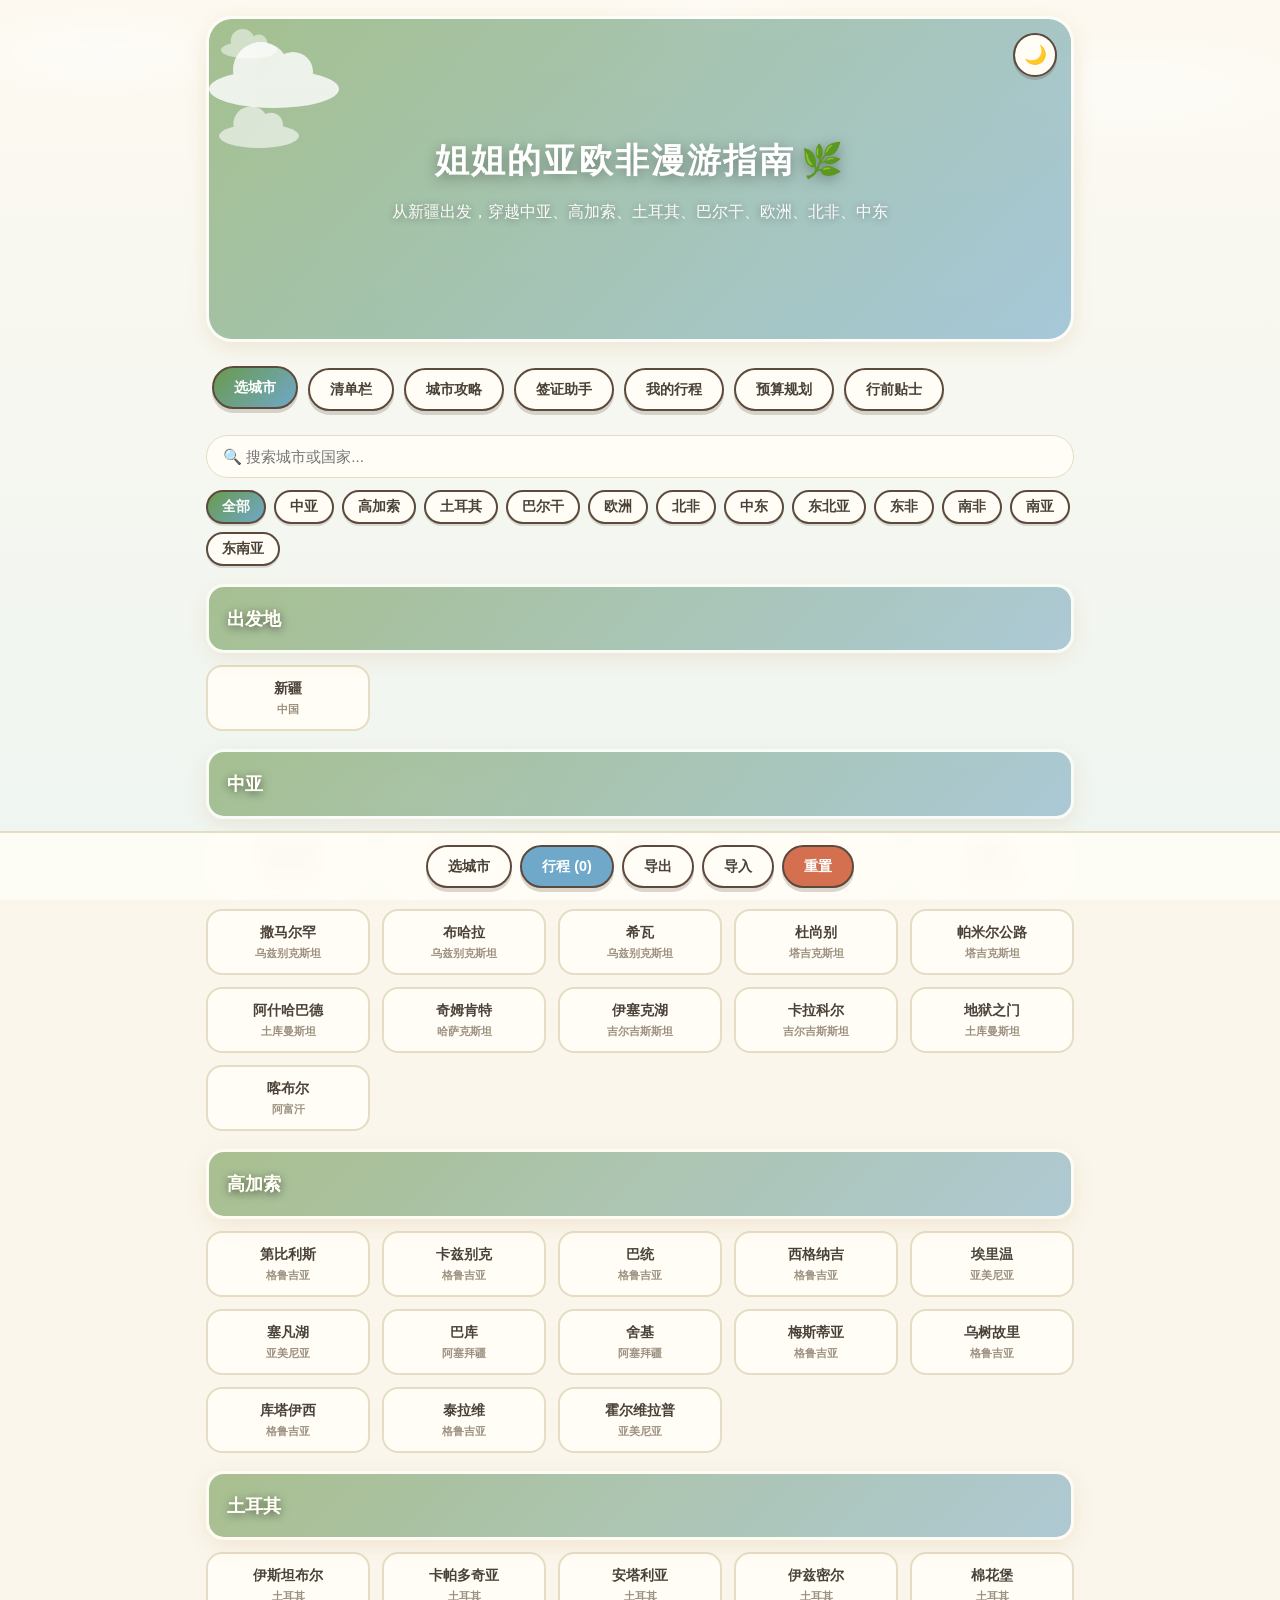
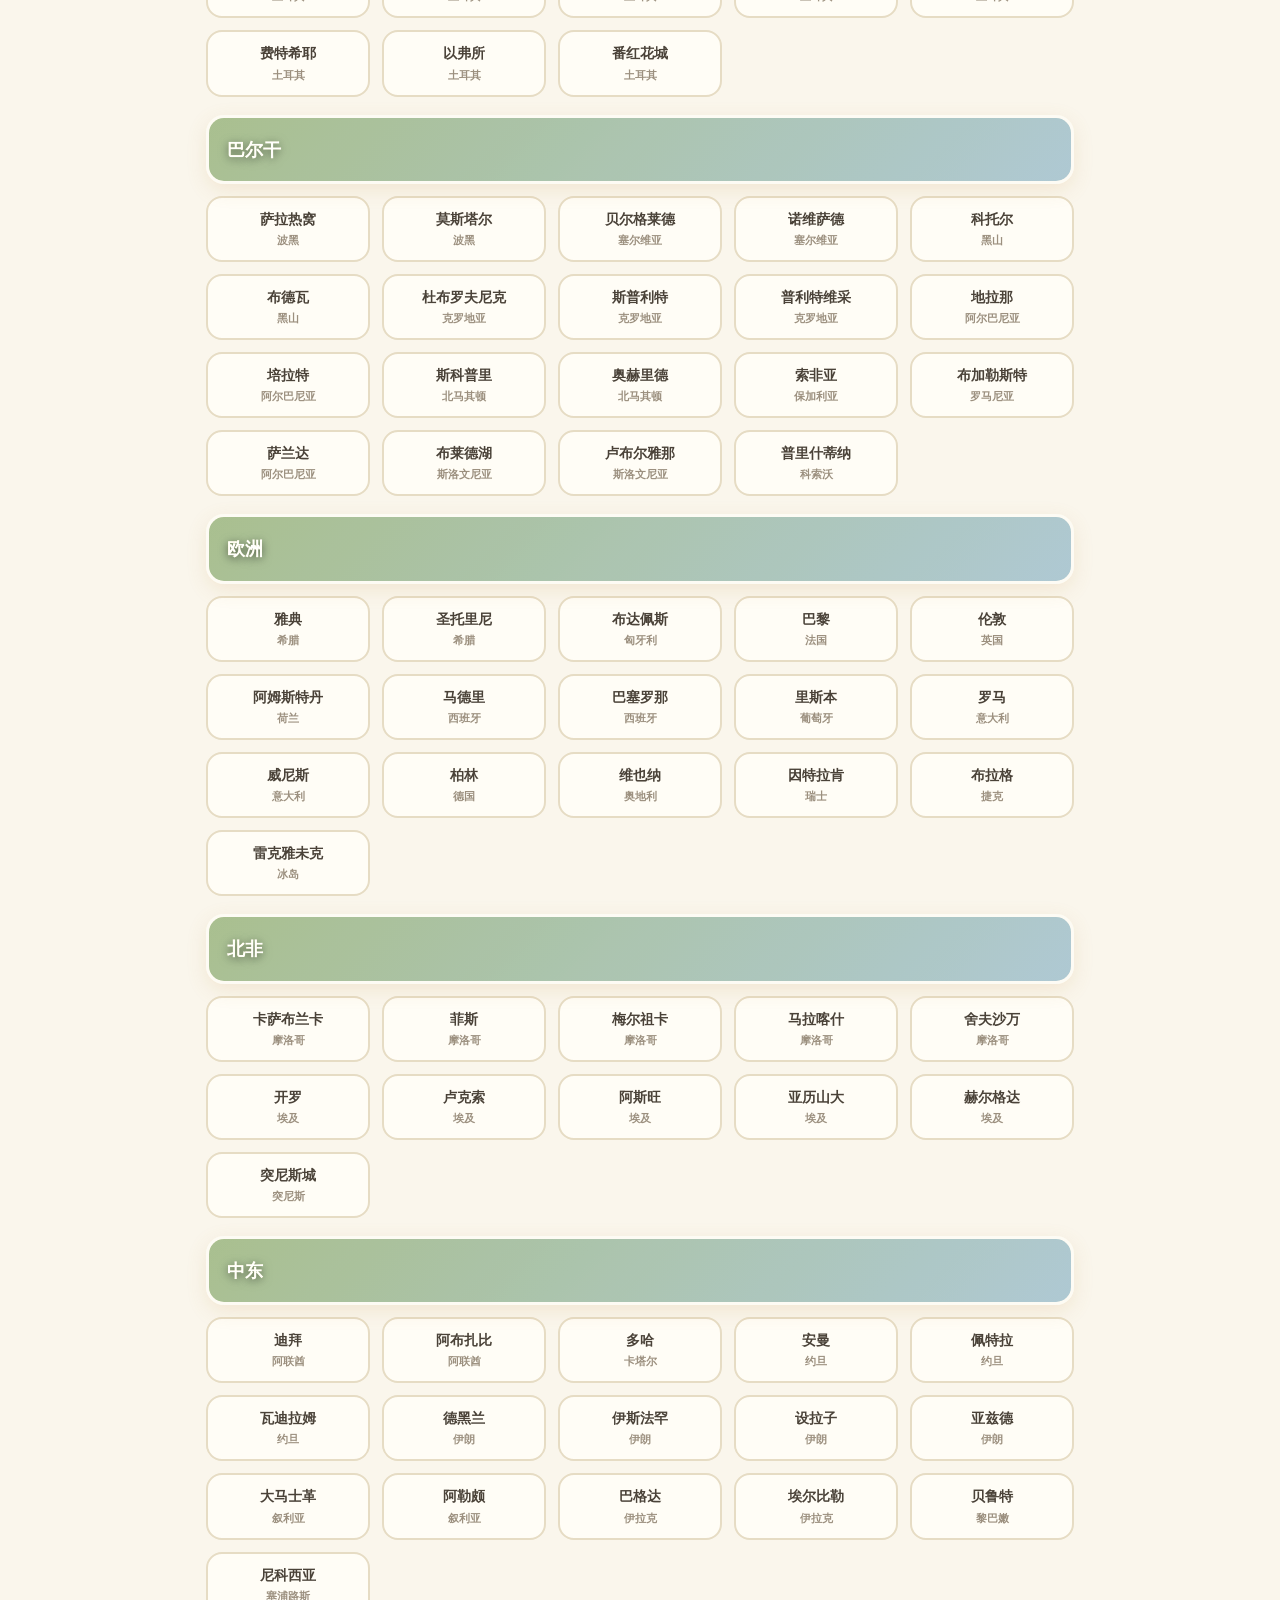
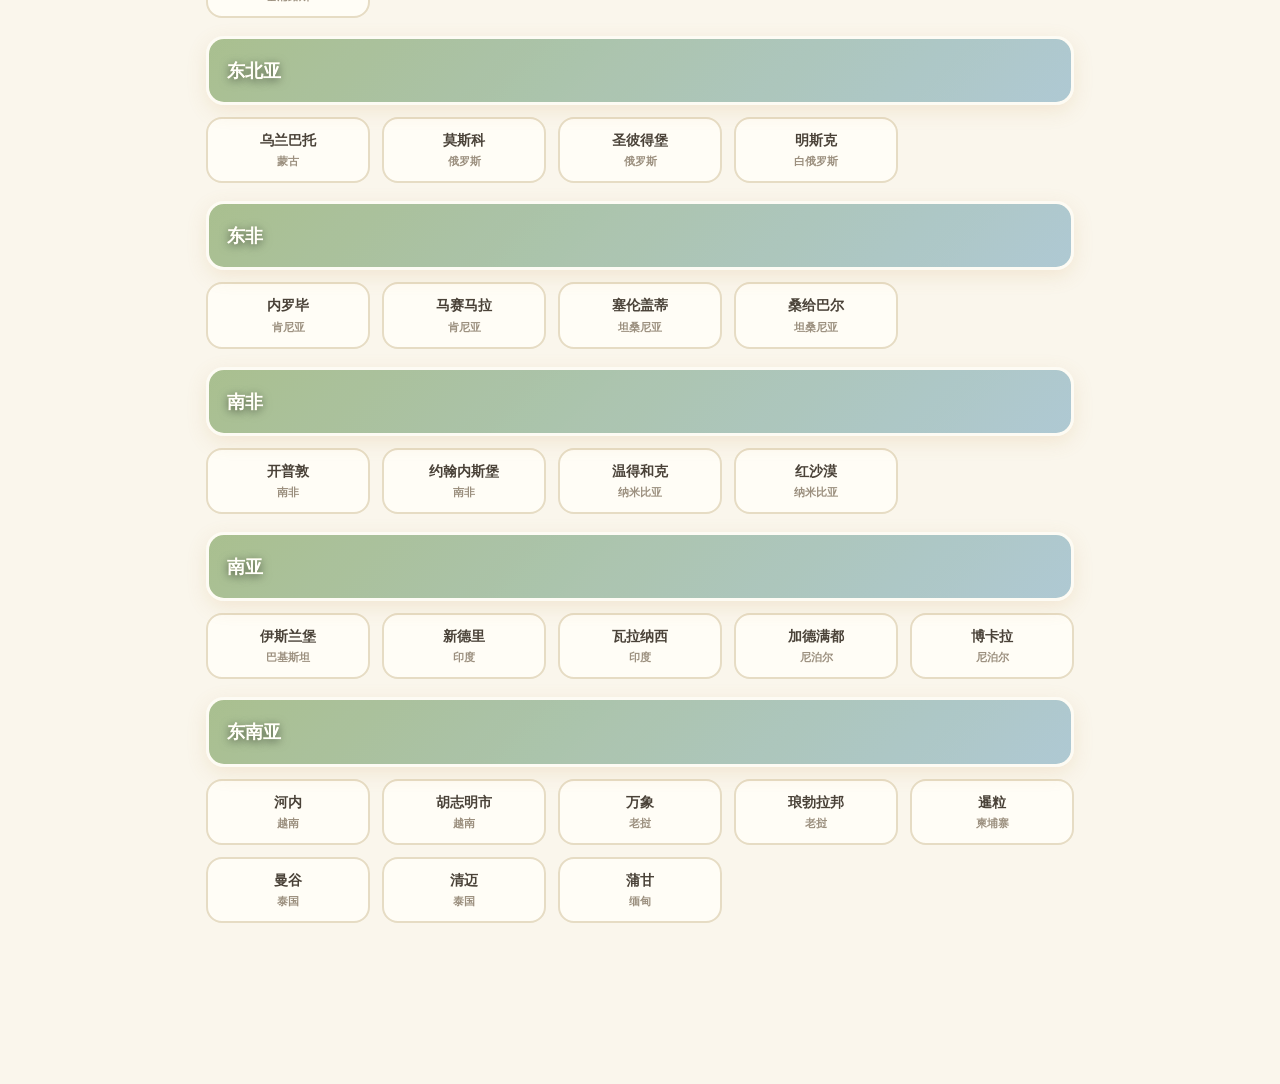
==== index.html @ c85def83 "宫崎骏漫画风：吉卜力色板/幼圆字体/手绘描边/白云动画/星夜暗色" ====
<!DOCTYPE html>
<html lang="zh-CN">
<head>
<meta charset="UTF-8">
<meta name="viewport" content="width=device-width, initial-scale=1.0">
<title>姐姐的亚欧非漫游指南</title>
<link rel="stylesheet" href="css/style.css">
</head>
<body>
<div class="container">
<header class="hero">
  <div class="hero-bg show" style="background-image:url('https://images.unsplash.com/photo-1506905925346-21bda4d32df4?w=1600&q=80&fm=jpg&fit=crop');"></div>
  <div class="hero-bg" style="background-image:url('https://images.unsplash.com/photo-1476514525535-07fb3b4ae5f1?w=1600&q=80&fm=jpg&fit=crop');"></div>
  <div class="hero-bg" style="background-image:url('https://images.unsplash.com/photo-1469474968028-56623f02e42e?w=1600&q=80&fm=jpg&fit=crop');"></div>
  <div class="hero-bg" style="background-image:url('https://images.unsplash.com/photo-1441974231531-c6227db76b6e?w=1600&q=80&fm=jpg&fit=crop');"></div>
  <div class="cloud c1"></div>
  <div class="cloud c2"></div>
  <div class="cloud c3"></div>
  <div class="hero-content">
    <h1>姐姐的亚欧非漫游指南</h1>
    <p>从新疆出发，穿越中亚、高加索、土耳其、巴尔干、欧洲、北非、中东</p>
    <button id="themeToggle" onclick="toggleTheme()" title="切换深浅色">🌙</button>
  </div>
</header>
<div class="tabs">
  <button class="tab-btn active" data-tab="cities" onclick="switchTab('cities')">选城市</button>
  <button class="tab-btn" data-tab="checklist" onclick="switchTab('checklist')">清单栏</button>
  <button class="tab-btn" data-tab="guide" onclick="switchTab('guide')">城市攻略</button>
  <button class="tab-btn" data-tab="visa" onclick="switchTab('visa')">签证助手</button>
  <button class="tab-btn" data-tab="trip" onclick="switchTab('trip')">我的行程</button>
  <button class="tab-btn" data-tab="budget" onclick="switchTab('budget')">预算规划</button>
  <button class="tab-btn" data-tab="tips" onclick="switchTab('tips')">行前贴士</button>
</div>

<div id="cities" class="section active">
  <input type="search" id="citySearch" placeholder="🔍 搜索城市或国家..." oninput="searchCities()" style="width:100%;box-sizing:border-box;padding:12px 16px;border:1px solid var(--border);border-radius:24px;background:var(--card);color:var(--text);font-size:0.95rem;margin-bottom:12px;">
  <div class="filter-btns" style="display:flex;gap:8px;margin-bottom:12px;flex-wrap:wrap;">
    <button class="filter-btn active" onclick="filterRegion('all',this)">全部</button>
    <button class="filter-btn" onclick="filterRegion('中亚',this)">中亚</button>
    <button class="filter-btn" onclick="filterRegion('高加索',this)">高加索</button>
    <button class="filter-btn" onclick="filterRegion('土耳其',this)">土耳其</button>
    <button class="filter-btn" onclick="filterRegion('巴尔干',this)">巴尔干</button>
    <button class="filter-btn" onclick="filterRegion('欧洲',this)">欧洲</button>
    <button class="filter-btn" onclick="filterRegion('北非',this)">北非</button>
    <button class="filter-btn" onclick="filterRegion('中东',this)">中东</button>
    <button class="filter-btn" onclick="filterRegion('东北亚',this)">东北亚</button>
    <button class="filter-btn" onclick="filterRegion('东非',this)">东非</button>
    <button class="filter-btn" onclick="filterRegion('南非',this)">南非</button>
    <button class="filter-btn" onclick="filterRegion('南亚',this)">南亚</button>
    <button class="filter-btn" onclick="filterRegion('东南亚',this)">东南亚</button>
  </div>
  <div id="cityList"></div>
</div>

<div id="checklist" class="section">
  <div class="card">
    <h3>添加自定义事项</h3>
    <div style="display:flex;gap:8px;margin-bottom:12px;">
      <input type="text" id="newItemText" placeholder="添加新事项..." style="flex:1;padding:10px 14px;border:1px solid var(--border);border-radius:24px;">
      <select id="newItemCat" style="padding:10px;border-radius:24px;border:1px solid var(--border);">
        <option value="places">想去的地方</option>
        <option value="food">必吃美食</option>
        <option value="shopping">购物清单</option>
        <option value="visa">签证材料</option>
        <option value="gear">装备清单</option>
        <option value="health">健康/药品</option>
        <option value="safety">安全备忘</option>
        <option value="misc">其他</option>
      </select>
      <button class="btn" onclick="addCheckItem()">添加</button>
    </div>
  </div>
  <div id="checklistContent"></div>
</div>

<div id="guide" class="section"><div id="guideContent"></div></div>

<div id="visa" class="section">
  <div class="card"><h3>签证办理时间线</h3><div class="timeline" id="visaTimeline"></div></div>
  <div class="card"><h3>签证要求一览</h3><table class="visa-table" id="visaTable"></table></div>
</div>

<div id="trip" class="section">
  <div class="card">
    <h3>🗓️ 行程规划</h3>
    <div style="display:flex;gap:10px;flex-wrap:wrap;align-items:center;">
      <label style="font-size:0.85rem;">出发日期 <input type="date" id="tripDateInput" style="padding:8px;border:1px solid var(--border);border-radius:10px;background:var(--card);color:var(--text);" onchange="setTripDate()"></label>
      <label style="font-size:0.85rem;">每城停留 <select id="daysPerCitySel" style="padding:8px;border:1px solid var(--border);border-radius:10px;background:var(--card);color:var(--text);" onchange="setDaysPerCity()">
        <option value="1">1天</option><option value="2">2天</option><option value="3" selected>3天</option>
        <option value="4">4天</option><option value="5">5天</option>
      </select></label>
      <button class="btn" onclick="sortTrip()">🔀 按地理路线排序</button>
      <button class="btn btn-blue" onclick="shareTrip()">📤 分享行程</button>
    </div>
  </div>
  <div class="trip-summary" id="tripSummary"><h2>我的亚欧非环线</h2><p>还没有选择任何城市</p></div>
  <div class="card"><h3>🗺️ 每日行程</h3><div class="timeline" id="itineraryList"></div></div>
  <div class="trip-list" id="tripList"></div>
</div>

<div id="budget" class="section">
  <div class="card">
    <h3>预算计算器</h3>
    <p style="font-size:0.85rem;color:var(--text-light);margin:0 0 4px;">调整每日基础预算（食宿+市内交通），城际交通与大额体验自动估算</p>
    <input type="range" id="budgetSlider" min="80" max="600" value="180" oninput="updateBudget()" style="width:100%;margin:16px 0;">
    <div style="text-align:center;font-size:1.5rem;color:var(--primary);font-weight:700;">¥<span id="budgetValue">180</span>/天</div>
  </div>
  <div id="budgetBreakdown"></div>
</div>

<div id="tips" class="section"><div id="tipsContent"></div></div>
</div>

<div class="sticky-bar">
  <button class="btn" onclick="switchTab('cities')">选城市</button>
  <button class="btn btn-blue" onclick="switchTab('trip')">行程 (<span id="tripCount">0</span>)</button>
  <button class="btn" onclick="exportData()">导出</button>
  <button class="btn" onclick="document.getElementById('importFile').click()">导入</button>
  <button class="btn btn-red" onclick="resetData()">重置</button>
  <input type="file" id="importFile" accept=".json,application/json" style="display:none;" onchange="importData(this)">
</div>

<script src="js/data-cities.js"></script>
<script src="js/data-meta.js"></script>
<script src="js/data-checklist.js"></script>
<script src="js/app.js"></script>
</body>
</html>
---- css/style.css ----
/* ===== 姐姐的亚欧非漫游指南 · 宫崎骏漫画风（吉卜力自然色板） =====
 * 奶油米白 × 草原绿 × 天空蓝 · 手绘描边 · 漂浮白云
 */
:root{
  --bg:#faf6ec;                     /* 奶油米白 */
  --bg-grad:linear-gradient(180deg,#fdf9f0 0%,#eef5f1 100%);
  --card:#fffdf6;                   /* 暖白卡片 */
  --primary:#6a9a4e;                /* 草原绿 */
  --primary-2:#8fbf6f;              /* 嫩草绿 */
  --secondary:#6fa8c9;              /* 天空蓝 */
  --secondary-2:#a8cfe3;            /* 浅天蓝 */
  --danger:#d4704f;                 /* 陶土红 */
  --text:#4a4238;                   /* 暖深棕文字 */
  --text-light:#9c907f;             /* 暖灰棕 */
  --border:#e6dcc4;                 /* 米棕细边 */
  --ink:#5c4a3d;                    /* 手绘深棕描边 */
  --shadow:0 6px 20px rgba(190,140,66,0.16);
  --radius:20px;
  --visited-bg:#e9f3dc;             /* 嫩绿高亮 */
  --chip-hover:#f7efda;             /* 暖黄悬停 */
  --header-grad:linear-gradient(135deg,rgba(106,154,78,0.60),rgba(111,168,201,0.60));
  --sticky-bg:rgba(255,253,246,0.92);
  --cloud:#ffffff;
  --hero-h:320px;
}
/* 星夜暗色模式 */
html[data-theme="dark"]{
  --bg:#16222e;
  --bg-grad:linear-gradient(180deg,#16222e 0%,#101d2e 100%);
  --card:#1f3140;
  --primary:#a3c98a;
  --primary-2:#c4dfae;
  --secondary:#7fb3d9;
  --secondary-2:#9cc6e4;
  --danger:#e28a6a;
  --text:#efe9dd;
  --text-light:#a89f8c;
  --border:#33495c;
  --ink:#9db0bd;
  --shadow:0 6px 24px rgba(0,0,0,0.4);
  --visited-bg:#2c4557;
  --chip-hover:#26394a;
  --header-grad:linear-gradient(135deg,rgba(28,56,82,0.80),rgba(30,58,95,0.75));
  --sticky-bg:rgba(31,49,64,0.94);
  --cloud:#c9d6e2;
}
*{box-sizing:border-box;}
body{
  background:var(--bg);
  background-image:
    radial-gradient(ellipse 240px 70px at 8% 6%, rgba(255,255,255,0.55), transparent 70%),
    radial-gradient(ellipse 320px 90px at 88% 10%, rgba(255,255,255,0.50), transparent 70%),
    radial-gradient(ellipse 180px 55px at 55% 2%, rgba(255,255,255,0.45), transparent 70%),
    radial-gradient(ellipse 260px 75px at 30% 88%, rgba(255,255,255,0.40), transparent 70%),
    var(--bg-grad);
  background-attachment:fixed;
  color:var(--text);
  font-family:"幼圆","YouYuan","Yuanti SC",-apple-system,BlinkMacSystemFont,"PingFang SC","Microsoft YaHei",sans-serif;
  line-height:1.7;margin:0;padding-bottom:76px;
}
/* 暗色：星空点缀 */
html[data-theme="dark"] body{
  background-image:
    radial-gradient(1.5px 1.5px at 10% 12%, rgba(255,255,255,.8), transparent 100%),
    radial-gradient(1px 1px at 28% 30%, rgba(255,255,255,.6), transparent 100%),
    radial-gradient(1.5px 1.5px at 45% 8%, rgba(255,255,255,.7), transparent 100%),
    radial-gradient(1px 1px at 62% 22%, rgba(255,255,255,.5), transparent 100%),
    radial-gradient(1.5px 1.5px at 78% 10%, rgba(255,255,255,.7), transparent 100%),
    radial-gradient(1px 1px at 90% 35%, rgba(255,255,255,.6), transparent 100%),
    radial-gradient(1.5px 1.5px at 18% 62%, rgba(255,255,255,.5), transparent 100%),
    radial-gradient(1px 1px at 74% 58%, rgba(255,255,255,.45), transparent 100%),
    var(--bg-grad);
}
.container{max-width:900px;margin:0 auto;padding:16px;}

/* ---------- Hero 风景轮播 · 水彩滤镜 + 白云 ---------- */
.hero{position:relative;min-height:var(--hero-h);border-radius:26px;overflow:hidden;margin-bottom:20px;box-shadow:var(--shadow);border:3px solid rgba(255,255,255,0.45);}
.hero-bg{position:absolute;inset:0;background-size:cover;background-position:center;opacity:0;transition:opacity 1.6s ease;transform:scale(1.05);filter:sepia(0.18) saturate(1.10) brightness(1.02);}
.hero-bg.show{opacity:1;transform:scale(1);}
.hero::before{content:"";position:absolute;inset:0;background:var(--header-grad);z-index:1;}
.cloud{position:absolute;background:var(--cloud);border-radius:50%;opacity:0.8;z-index:2;filter:blur(0.6px);animation:cloudDrift linear infinite;}
.cloud::before,.cloud::after{content:"";position:absolute;background:var(--cloud);border-radius:50%;}
.cloud.c1{width:130px;height:38px;top:16%;animation-duration:95s;}
.cloud.c1::before{width:56px;height:56px;left:24px;top:-28px;}
.cloud.c1::after{width:40px;height:40px;left:64px;top:-18px;}
.cloud.c2{width:100px;height:30px;top:32%;animation-duration:130s;animation-delay:-40s;opacity:0.6;transform:scale(0.8);}
.cloud.c2::before{width:44px;height:44px;left:18px;top:-22px;}
.cloud.c2::after{width:30px;height:30px;left:50px;top:-14px;}
.cloud.c3{width:80px;height:24px;top:6%;animation-duration:160s;animation-delay:-80s;opacity:0.5;transform:scale(0.7);}
.cloud.c3::before{width:34px;height:34px;left:14px;top:-18px;}
.cloud.c3::after{width:24px;height:24px;left:42px;top:-10px;}
@keyframes cloudDrift{from{left:-20%;}to{left:110%;}}
.hero-content{position:relative;z-index:3;min-height:var(--hero-h);display:flex;flex-direction:column;align-items:center;justify-content:center;text-align:center;color:white;padding:32px 20px;}
.hero-content h1{margin:0 0 10px;font-size:2.1rem;letter-spacing:2px;text-shadow:0 3px 14px rgba(0,0,0,0.35);}
.hero-content h1::after{content:"🌿";margin-left:6px;display:inline-block;}
.hero-content p{margin:0;font-size:0.98rem;opacity:0.96;text-shadow:0 1px 10px rgba(0,0,0,0.4);}
#themeToggle{position:absolute;top:14px;right:14px;z-index:4;background:var(--card);border:2px solid var(--ink);border-radius:50%;width:44px;height:44px;cursor:pointer;font-size:1.15rem;box-shadow:0 3px 0 rgba(92,74,61,0.25);transition:transform .2s;}
#themeToggle:hover{transform:translateY(-2px) rotate(-8deg);}

/* ---------- Tabs · 贴纸按钮 ---------- */
.tabs{display:flex;gap:10px;overflow-x:auto;padding:6px;margin-bottom:18px;}
.tab-btn{flex-shrink:0;padding:10px 20px;border:2px solid var(--ink);background:var(--card);border-radius:999px;cursor:pointer;font-size:0.9rem;font-weight:700;color:var(--text);box-shadow:0 4px 0 rgba(92,74,61,0.22);white-space:nowrap;transition:all .2s;font-family:inherit;}
.tab-btn:hover{transform:translateY(-2px) rotate(-1deg);}
.tab-btn.active{background:linear-gradient(135deg,var(--primary),var(--secondary));color:#fff;border-color:var(--ink);transform:translateY(-2px);}

/* ---------- 筛选按钮 ---------- */
.filter-btn{padding:6px 14px;border:2px solid var(--ink);background:var(--card);border-radius:999px;cursor:pointer;font-size:0.85rem;font-weight:700;color:var(--text);transition:all .2s;box-shadow:0 2px 0 rgba(92,74,61,0.18);font-family:inherit;}
.filter-btn:hover{transform:translateY(-1px);}
.filter-btn.active{background:linear-gradient(135deg,var(--primary),var(--secondary));color:#fff;border-color:var(--ink);}

.section{display:none;}.section.active{display:block;animation:fadeIn 0.3s;}
@keyframes fadeIn{from{opacity:0;transform:translateY(10px);}to{opacity:1;transform:translateY(0);}}
.card{background:var(--card);border-radius:var(--radius);padding:18px;margin-bottom:14px;box-shadow:var(--shadow);border:2px solid var(--border);}

/* ---------- 区域标题（水彩风景背景 + 画框） ---------- */
.region-title{font-size:1.15rem;font-weight:700;margin:18px 0 12px;padding:16px 18px;border-radius:18px;color:#fff;text-shadow:0 2px 10px rgba(0,0,0,0.55);background-size:cover;background-position:center;background-repeat:no-repeat;filter:sepia(0.15) saturate(1.05);box-shadow:var(--shadow);position:relative;overflow:hidden;border:3px solid rgba(255,255,255,0.5);}
.region-title::after{content:"";position:absolute;inset:0;background:var(--header-grad);}
.region-title span{position:relative;z-index:1;}
.region-title[data-region="出发地"]{background-image:url('https://images.unsplash.com/photo-1470071459604-3b5ec3a7fe05?w=1400&q=80&fm=jpg&fit=crop');}
.region-title[data-region="中亚"]{background-image:url('https://images.unsplash.com/photo-1501785888041-af3ef285b470?w=1400&q=80&fm=jpg&fit=crop');}
.region-title[data-region="高加索"]{background-image:url('https://images.unsplash.com/photo-1519681393784-d120267933ba?w=1400&q=80&fm=jpg&fit=crop');}
.region-title[data-region="土耳其"]{background-image:url('https://images.unsplash.com/photo-1539635278303-d4002c07eae3?w=1400&q=80&fm=jpg&fit=crop');}
.region-title[data-region="巴尔干"]{background-image:url('https://images.unsplash.com/photo-1507525428034-b723cf961d3e?w=1400&q=80&fm=jpg&fit=crop');}
.region-title[data-region="欧洲"]{background-image:url('https://images.unsplash.com/photo-1533105079780-92b9be482077?w=1400&q=80&fm=jpg&fit=crop');}
.region-title[data-region="北非"]{background-image:url('https://images.unsplash.com/photo-1537996194471-e657df975ab4?w=1400&q=80&fm=jpg&fit=crop');}
.region-title[data-region="中东"]{background-image:url('https://images.unsplash.com/photo-1518684079-3c830dcef090?w=1400&q=80&fm=jpg&fit=crop');}
.region-title[data-region="东北亚"]{background-image:url('https://images.unsplash.com/photo-1519451241324-20b4ea2c4220?w=1400&q=80&fm=jpg&fit=crop');}
.region-title[data-region="东非"]{background-image:url('https://images.unsplash.com/photo-1516426122078-c23e76319801?w=1400&q=80&fm=jpg&fit=crop');}
.region-title[data-region="南非"]{background-image:url('https://images.unsplash.com/photo-1547471080-7cc2caa01a7e?w=1400&q=80&fm=jpg&fit=crop');}
.region-title[data-region="南亚"]{background-image:url('https://images.unsplash.com/photo-1548013146-72479768bada?w=1400&q=80&fm=jpg&fit=crop');}
.region-title[data-region="东南亚"]{background-image:url('https://images.unsplash.com/photo-1524231757912-21f4fe3a7200?w=1400&q=80&fm=jpg&fit=crop');}

/* ---------- 城市网格 ---------- */
.city-grid{display:grid;grid-template-columns:repeat(auto-fill,minmax(140px,1fr));gap:12px;}
.city-chip{padding:10px;border-radius:16px;background:var(--card);border:2px solid var(--border);cursor:pointer;text-align:center;font-size:0.85rem;font-weight:700;transition:all .2s;}
.city-chip:hover{background:var(--chip-hover);border-color:var(--primary-2);transform:translateY(-3px) rotate(-1deg);box-shadow:var(--shadow);}
.city-chip.selected{border-color:var(--primary);background:var(--visited-bg);color:var(--primary);}

/* ---------- 标签 ---------- */
.tag{display:inline-block;padding:4px 10px;border-radius:999px;font-size:0.75rem;font-weight:700;margin-right:6px;}
.visa-free{background:#e8f3dc;color:#4d7a33;}.visa-landing{background:#fdf3d3;color:#8a6a1f;}
.visa-evisa{background:#dcebf7;color:#2f6487;}.visa-schengen{background:#e9dcf5;color:#6a3d93;}
.visa-hard{background:#f8e0d7;color:#a05030;}
.trek-box{background:linear-gradient(135deg,#eef7e2,#e3f1fa);border-radius:16px;padding:12px 14px;margin:8px 0;border:2px solid var(--border);border-left:5px solid var(--primary);}
.check-item{display:flex;align-items:center;padding:8px 12px;background:var(--card);border-radius:14px;margin-bottom:6px;border:2px solid var(--border);cursor:pointer;transition:background .15s;}
.check-item:hover{background:var(--chip-hover);}
.check-item.checked{opacity:0.6;text-decoration:line-through;background:var(--chip-hover);}
.trip-summary{background:var(--header-grad);color:white;border-radius:22px;padding:20px;margin-bottom:16px;text-align:center;box-shadow:var(--shadow);border:3px solid rgba(255,255,255,0.4);}
.timeline{position:relative;padding-left:24px;}.timeline::before{content:"";position:absolute;left:8px;top:0;bottom:0;width:2px;background:linear-gradient(180deg,var(--primary),var(--secondary));}
.timeline-item{position:relative;margin-bottom:16px;padding-left:16px;}
.timeline-item::before{content:"";position:absolute;left:-20px;top:6px;width:12px;height:12px;border-radius:50%;background:var(--primary);border:2px solid var(--card);}
.sticky-bar{position:sticky;bottom:0;background:var(--sticky-bg);backdrop-filter:blur(10px);padding:12px 16px;border-top:2px solid var(--border);display:flex;gap:8px;justify-content:center;z-index:100;}
.btn{padding:10px 20px;border:2px solid var(--ink);border-radius:999px;background:var(--card);color:var(--text);font-weight:700;cursor:pointer;font-size:0.9rem;box-shadow:0 4px 0 rgba(92,74,61,0.22);transition:all .2s;font-family:inherit;}
.btn:hover{filter:brightness(1.05);transform:translateY(-2px);}
.btn:active{transform:translateY(2px);box-shadow:0 1px 0 rgba(92,74,61,0.22);}
.btn.small{padding:6px 12px;font-size:0.8rem;}
.btn-blue{background:var(--secondary);color:#fff;}
.btn-red{background:var(--danger);color:#fff;}
.tips-table{width:100%;border-collapse:collapse;font-size:0.88rem;}
.tips-table th{background:linear-gradient(135deg,var(--primary),var(--secondary));color:#fff;padding:10px;text-align:left;}
.tips-table td{padding:10px;border-bottom:1px solid var(--border);}
.tips-table tr:hover td{background:var(--chip-hover);}
.visit-btn{background:none;border:2px solid var(--border);border-radius:999px;padding:4px 10px;cursor:pointer;font-size:0.75rem;color:var(--text-light);flex-shrink:0;font-family:inherit;}
.visit-btn:hover{border-color:var(--primary);color:var(--primary);}
.visit-btn.visited{background:var(--visited-bg);color:var(--primary);border-color:var(--primary);font-weight:700;}
.visa-table{width:100%;border-collapse:collapse;}
.visa-table th{background:linear-gradient(135deg,var(--primary),var(--secondary));color:#fff;padding:10px;text-align:left;}
.visa-table td{padding:10px;border-bottom:1px solid var(--border);}

@media print{
  :root,html[data-theme="dark"]{
    --bg:#fff;--card:#fff;--primary:#6a9a4e;--secondary:#6fa8c9;--danger:#d4704f;
    --text:#000;--text-light:#555;--border:#ccc;--shadow:none;--ink:#333;
  }
  .tabs,.sticky-bar,.filter-btns,.btn,#citySearch,#themeToggle,input,select,.visit-btn,.hero-bg,.cloud{display:none!important;}
  .section{display:block!important;page-break-inside:avoid;}
  .card,.city-detail{box-shadow:none;border:1px solid #ccc;}
  .hero{min-height:0;padding:10px;}
  .hero::before{display:none;}
  .region-title{color:#000;text-shadow:none;filter:none;background:#eee!important;padding:8px;border:none;}
  body{background:#fff;color:#000;padding-bottom:0;}
}
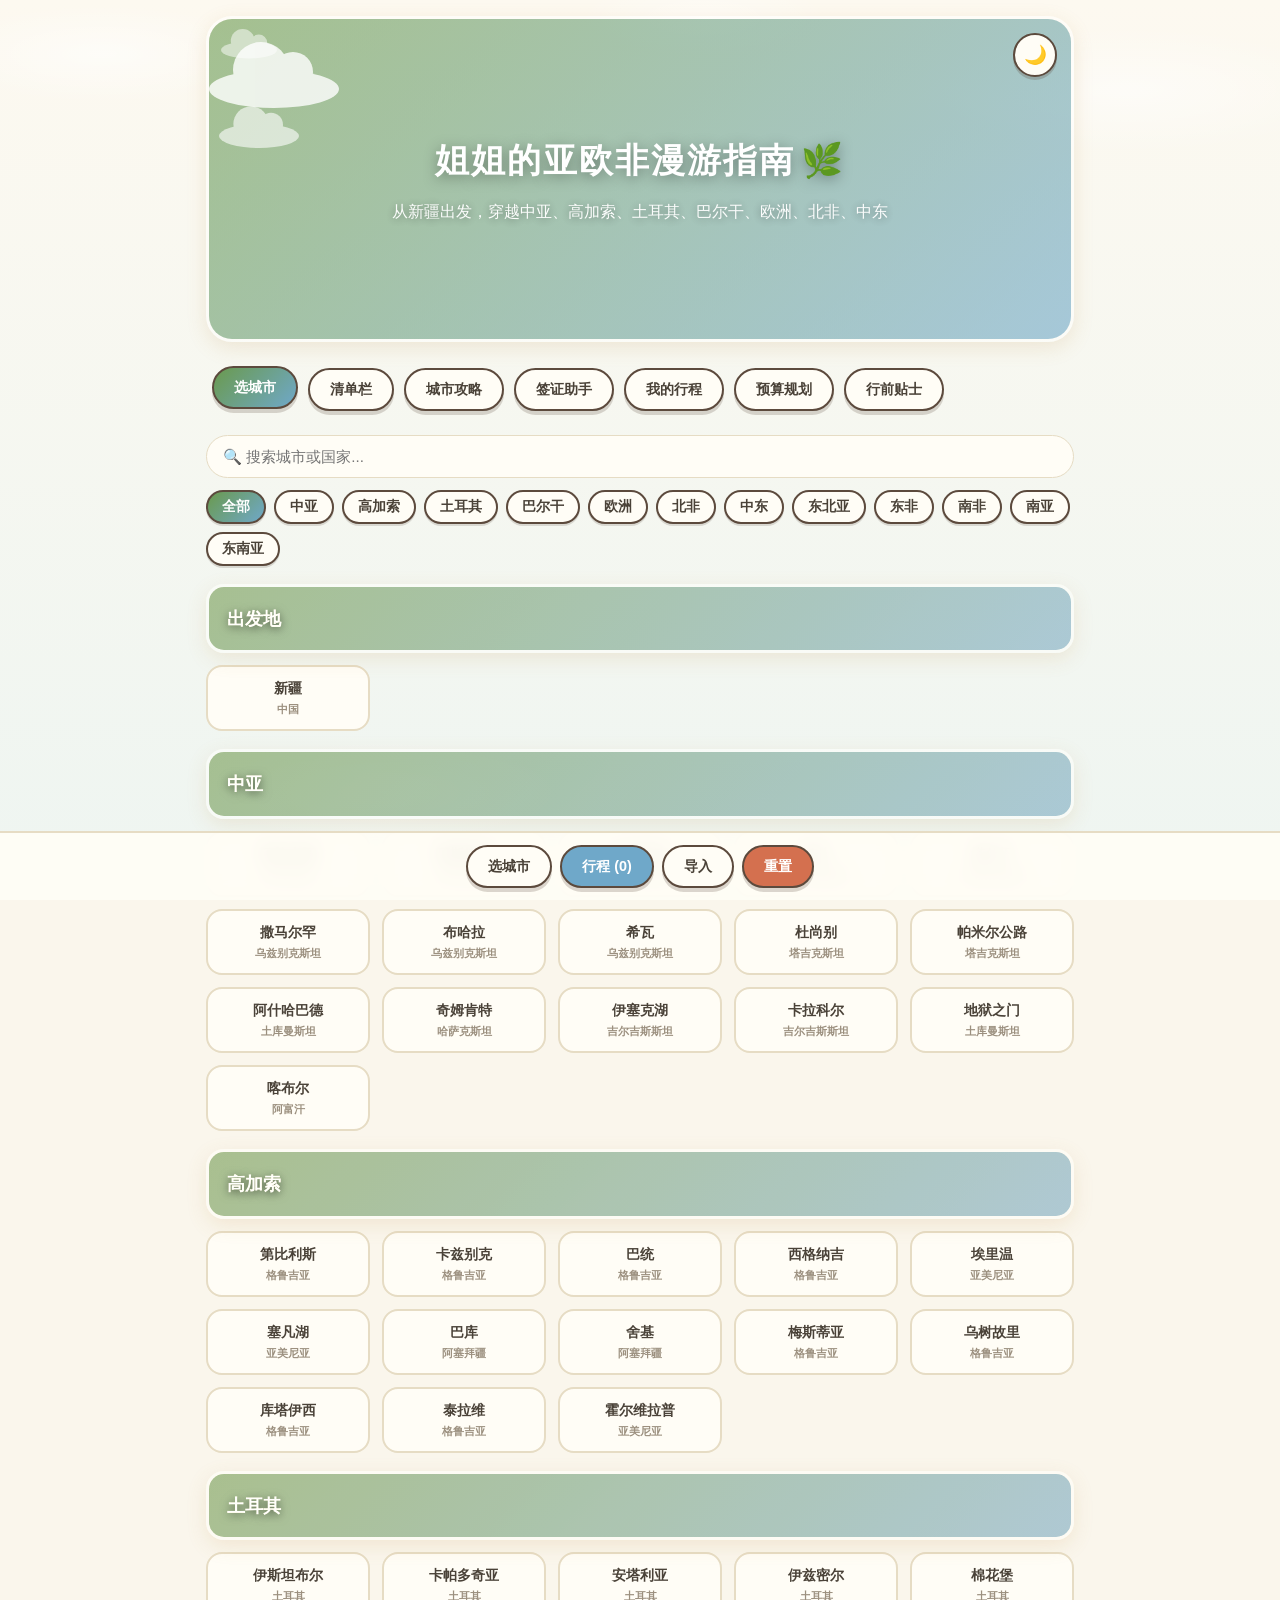
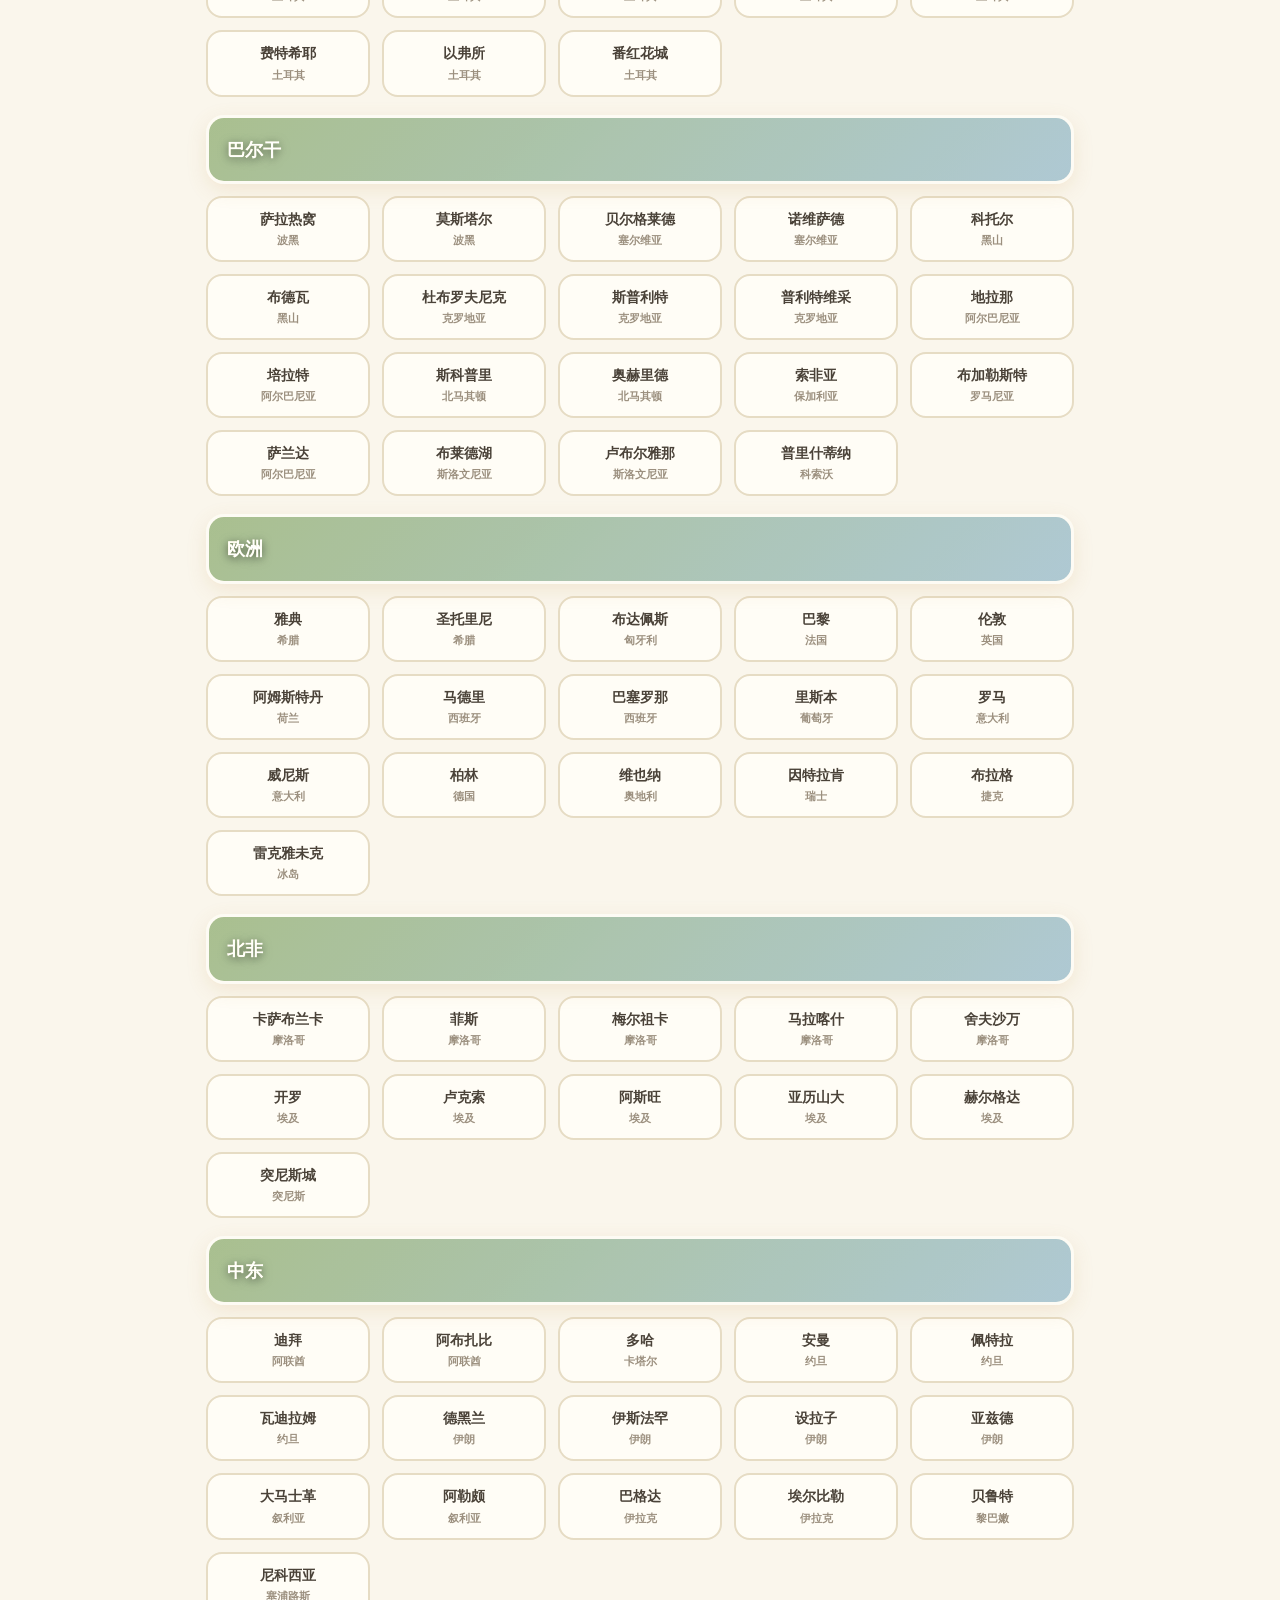
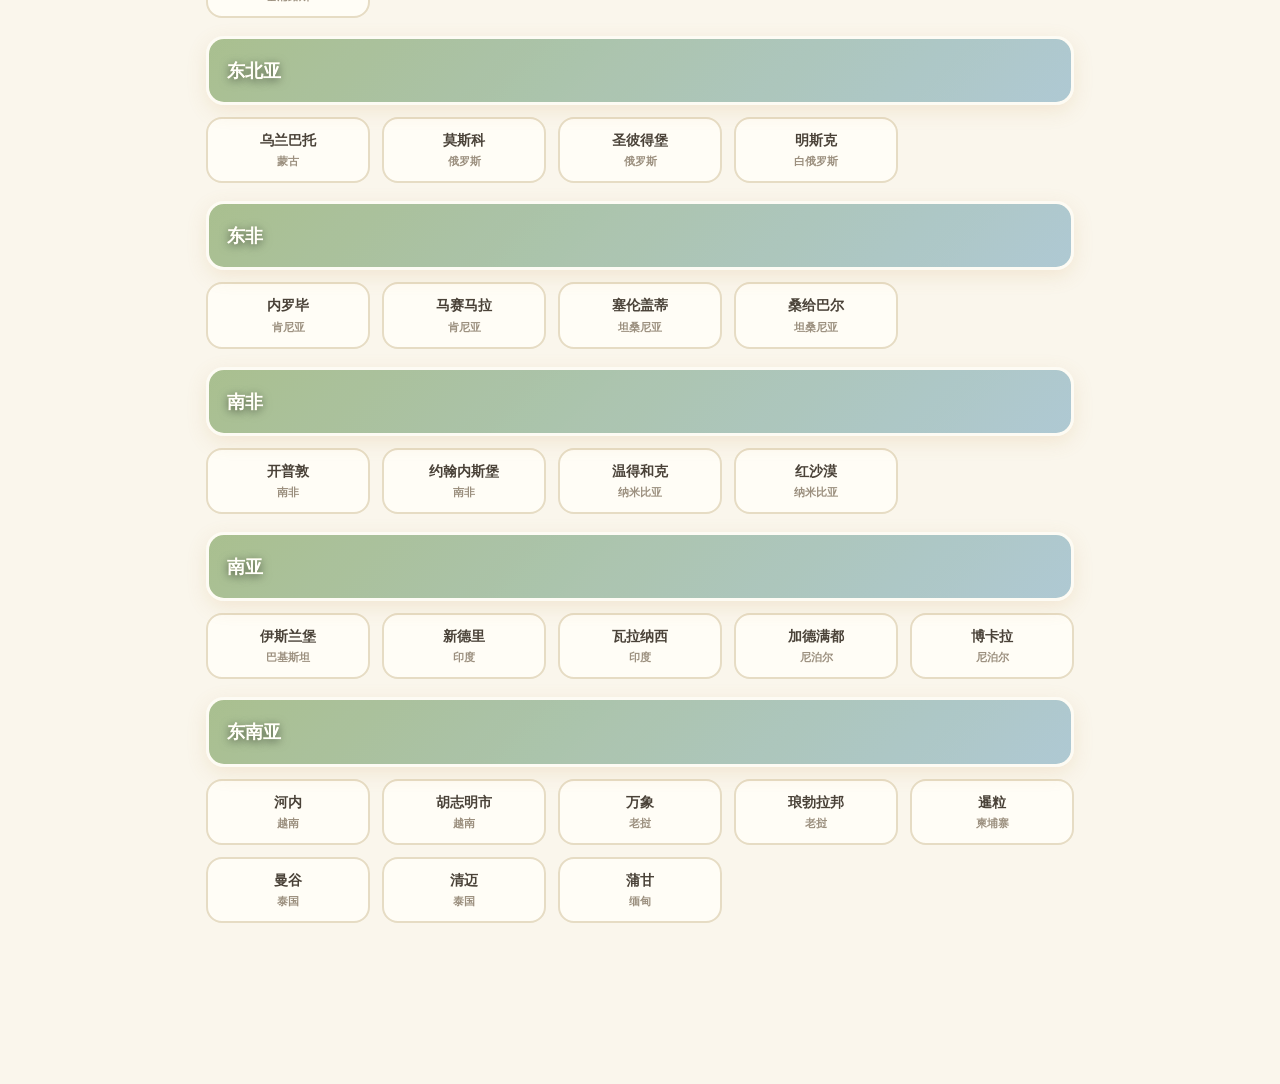
==== commit 0350be07: "宫崎骏风favicon小图标 + 移除导出按钮" ====
--- a/index.html
+++ b/index.html
@@ -4,6 +4,7 @@
 <meta charset="UTF-8">
 <meta name="viewport" content="width=device-width, initial-scale=1.0">
 <title>姐姐的亚欧非漫游指南</title>
+<link rel="icon" type="image/svg+xml" href="favicon.svg">
 <link rel="stylesheet" href="css/style.css">
 </head>
 <body>
@@ -114,7 +115,6 @@
 <div class="sticky-bar">
   <button class="btn" onclick="switchTab('cities')">选城市</button>
   <button class="btn btn-blue" onclick="switchTab('trip')">行程 (<span id="tripCount">0</span>)</button>
-  <button class="btn" onclick="exportData()">导出</button>
   <button class="btn" onclick="document.getElementById('importFile').click()">导入</button>
   <button class="btn btn-red" onclick="resetData()">重置</button>
   <input type="file" id="importFile" accept=".json,application/json" style="display:none;" onchange="importData(this)">
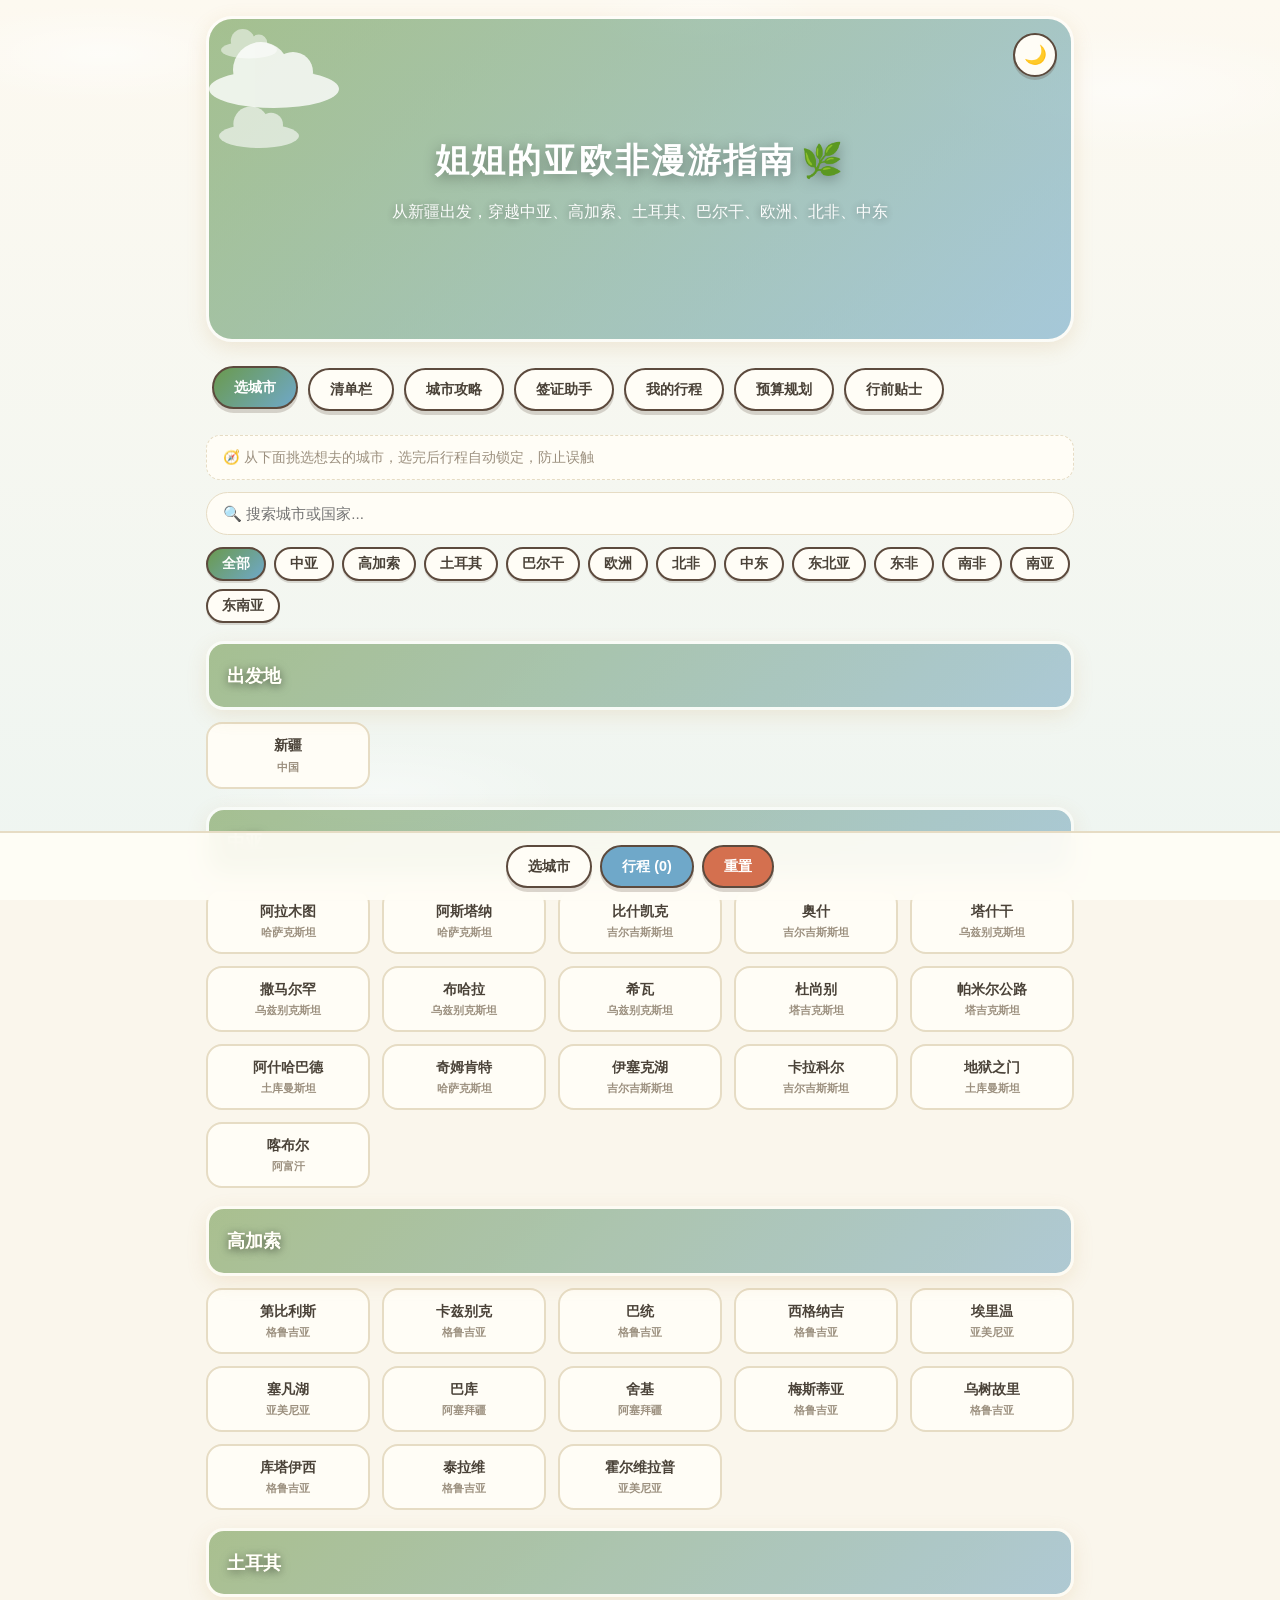
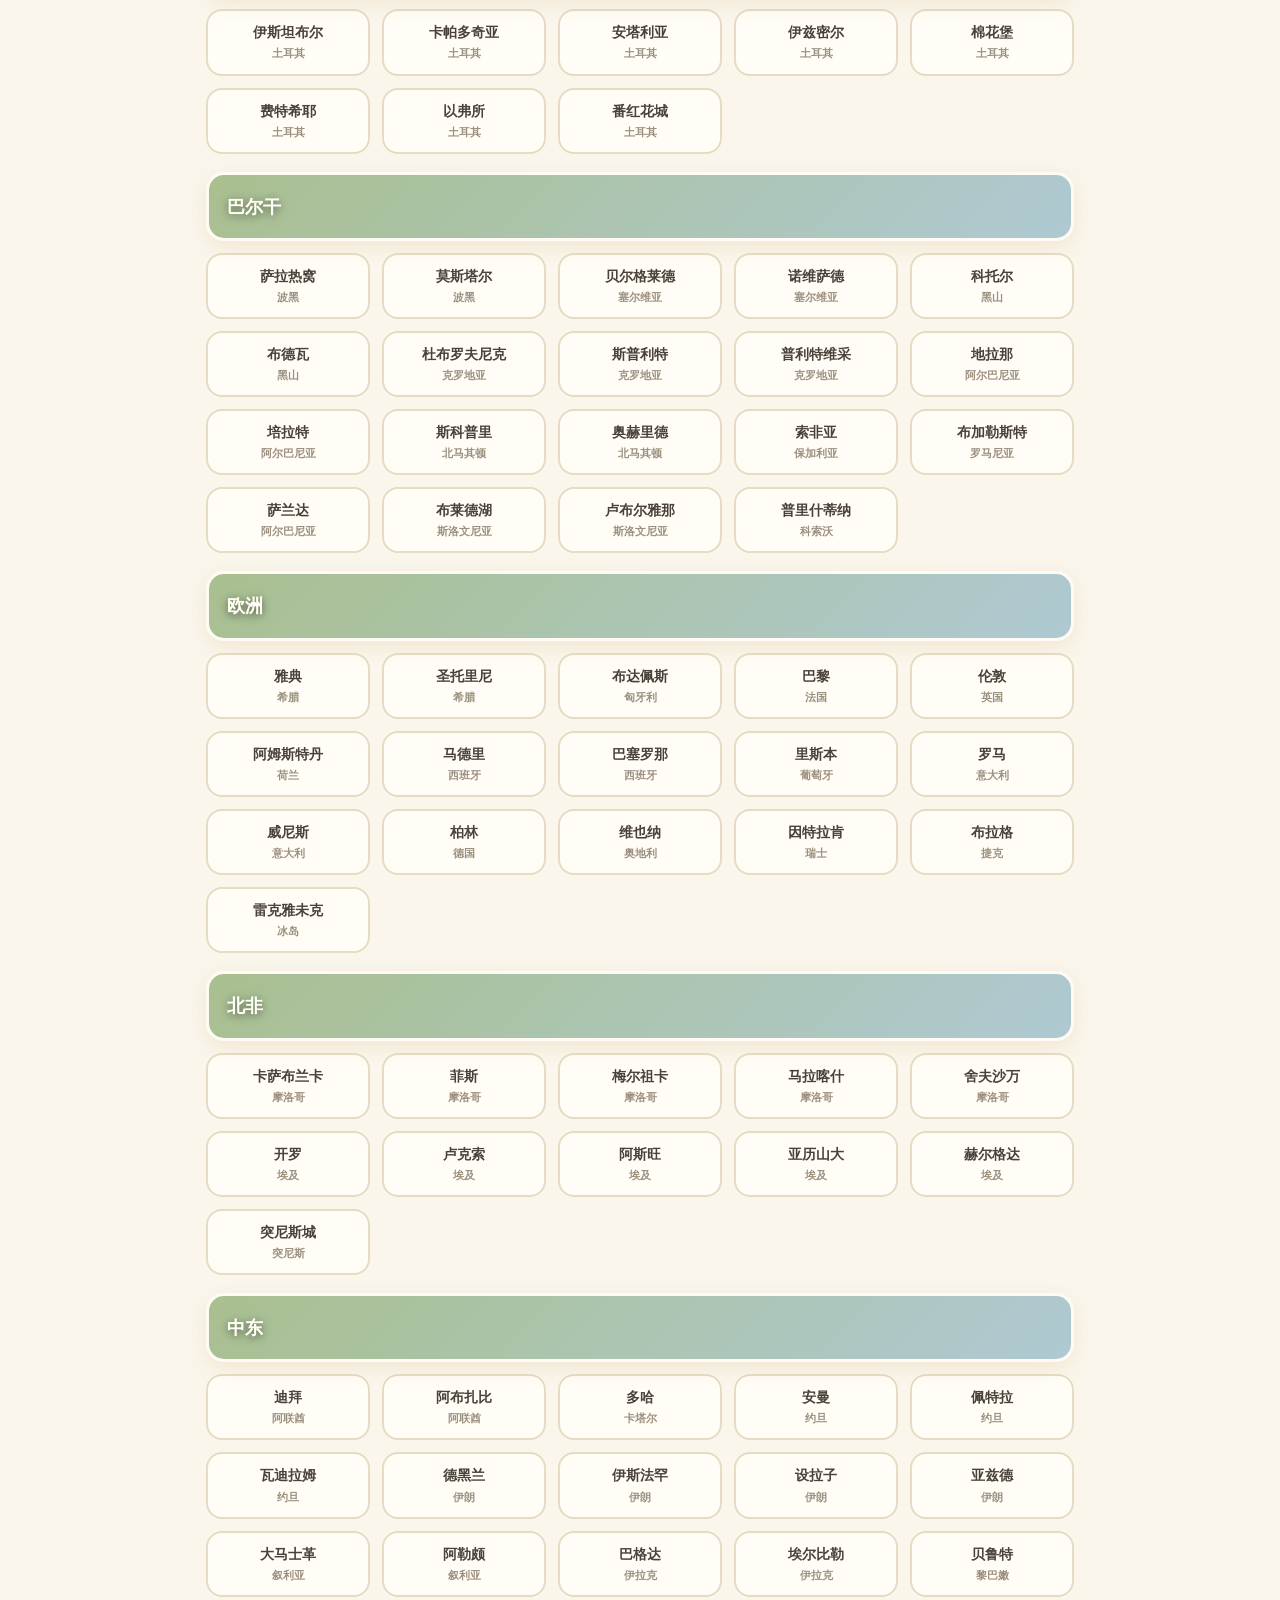
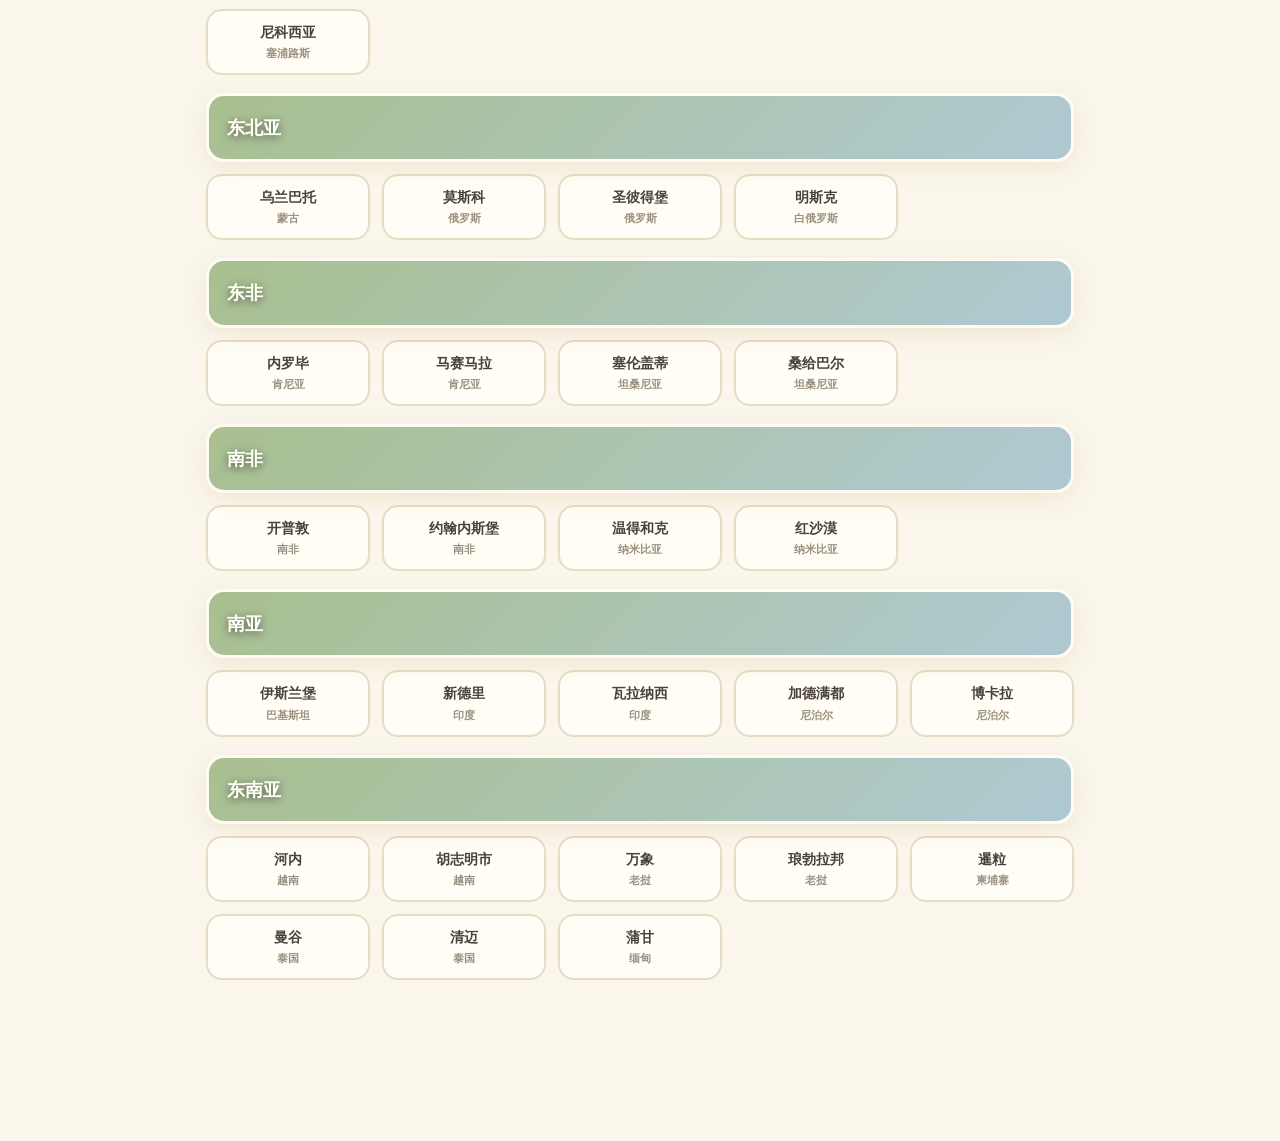
==== commit 853e475d: "批次A：行程锁定/行程跟随/删导入键/持久化增强 - A1 城市锁定：行程非空即锁定防误触，点「修改路线」解锁编辑，完成后再锁定 - A2 删除底部导入键及 importData 函数 - A3 行程" ====
--- a/index.html
+++ b/index.html
@@ -34,6 +34,7 @@
 </div>
 
 <div id="cities" class="section active">
+  <div id="routeLockBar"></div>
   <input type="search" id="citySearch" placeholder="🔍 搜索城市或国家..." oninput="searchCities()" style="width:100%;box-sizing:border-box;padding:12px 16px;border:1px solid var(--border);border-radius:24px;background:var(--card);color:var(--text);font-size:0.95rem;margin-bottom:12px;">
   <div class="filter-btns" style="display:flex;gap:8px;margin-bottom:12px;flex-wrap:wrap;">
     <button class="filter-btn active" onclick="filterRegion('all',this)">全部</button>
@@ -95,6 +96,7 @@
     </div>
   </div>
   <div class="trip-summary" id="tripSummary"><h2>我的亚欧非环线</h2><p>还没有选择任何城市</p></div>
+  <div id="journeyBox"></div>
   <div class="card"><h3>🗺️ 每日行程</h3><div class="timeline" id="itineraryList"></div></div>
   <div class="trip-list" id="tripList"></div>
 </div>
@@ -115,9 +117,7 @@
 <div class="sticky-bar">
   <button class="btn" onclick="switchTab('cities')">选城市</button>
   <button class="btn btn-blue" onclick="switchTab('trip')">行程 (<span id="tripCount">0</span>)</button>
-  <button class="btn" onclick="document.getElementById('importFile').click()">导入</button>
   <button class="btn btn-red" onclick="resetData()">重置</button>
-  <input type="file" id="importFile" accept=".json,application/json" style="display:none;" onchange="importData(this)">
 </div>
 
 <script src="js/data-cities.js"></script>
--- a/css/style.css
+++ b/css/style.css
@@ -135,6 +135,15 @@
 .city-chip{padding:10px;border-radius:16px;background:var(--card);border:2px solid var(--border);cursor:pointer;text-align:center;font-size:0.85rem;font-weight:700;transition:all .2s;}
 .city-chip:hover{background:var(--chip-hover);border-color:var(--primary-2);transform:translateY(-3px) rotate(-1deg);box-shadow:var(--shadow);}
 .city-chip.selected{border-color:var(--primary);background:var(--visited-bg);color:var(--primary);}
+/* 行程锁定：城市不可误触 */
+.city-chip.locked{cursor:not-allowed;opacity:0.72;filter:grayscale(0.5);}
+.city-chip.locked:hover{transform:none;box-shadow:none;border-color:var(--border);}
+.city-chip.locked.selected:hover{border-color:var(--primary);background:var(--visited-bg);color:var(--primary);}
+/* 行程跟随 */
+.journey-dot{display:inline-block;padding:6px 12px;border-radius:999px;border:2px solid var(--border);background:var(--card);font-size:0.8rem;font-weight:700;cursor:pointer;transition:all .2s;}
+.journey-dot:hover{border-color:var(--primary-2);transform:translateY(-2px);}
+.journey-dot.visited{border-color:var(--secondary);background:#eef7e2;color:var(--secondary);}
+.journey-dot.current{border-color:var(--primary);background:var(--primary);color:#fff;box-shadow:0 3px 0 rgba(92,74,61,0.22);}
 
 /* ---------- 标签 ---------- */
 .tag{display:inline-block;padding:4px 10px;border-radius:999px;font-size:0.75rem;font-weight:700;margin-right:6px;}
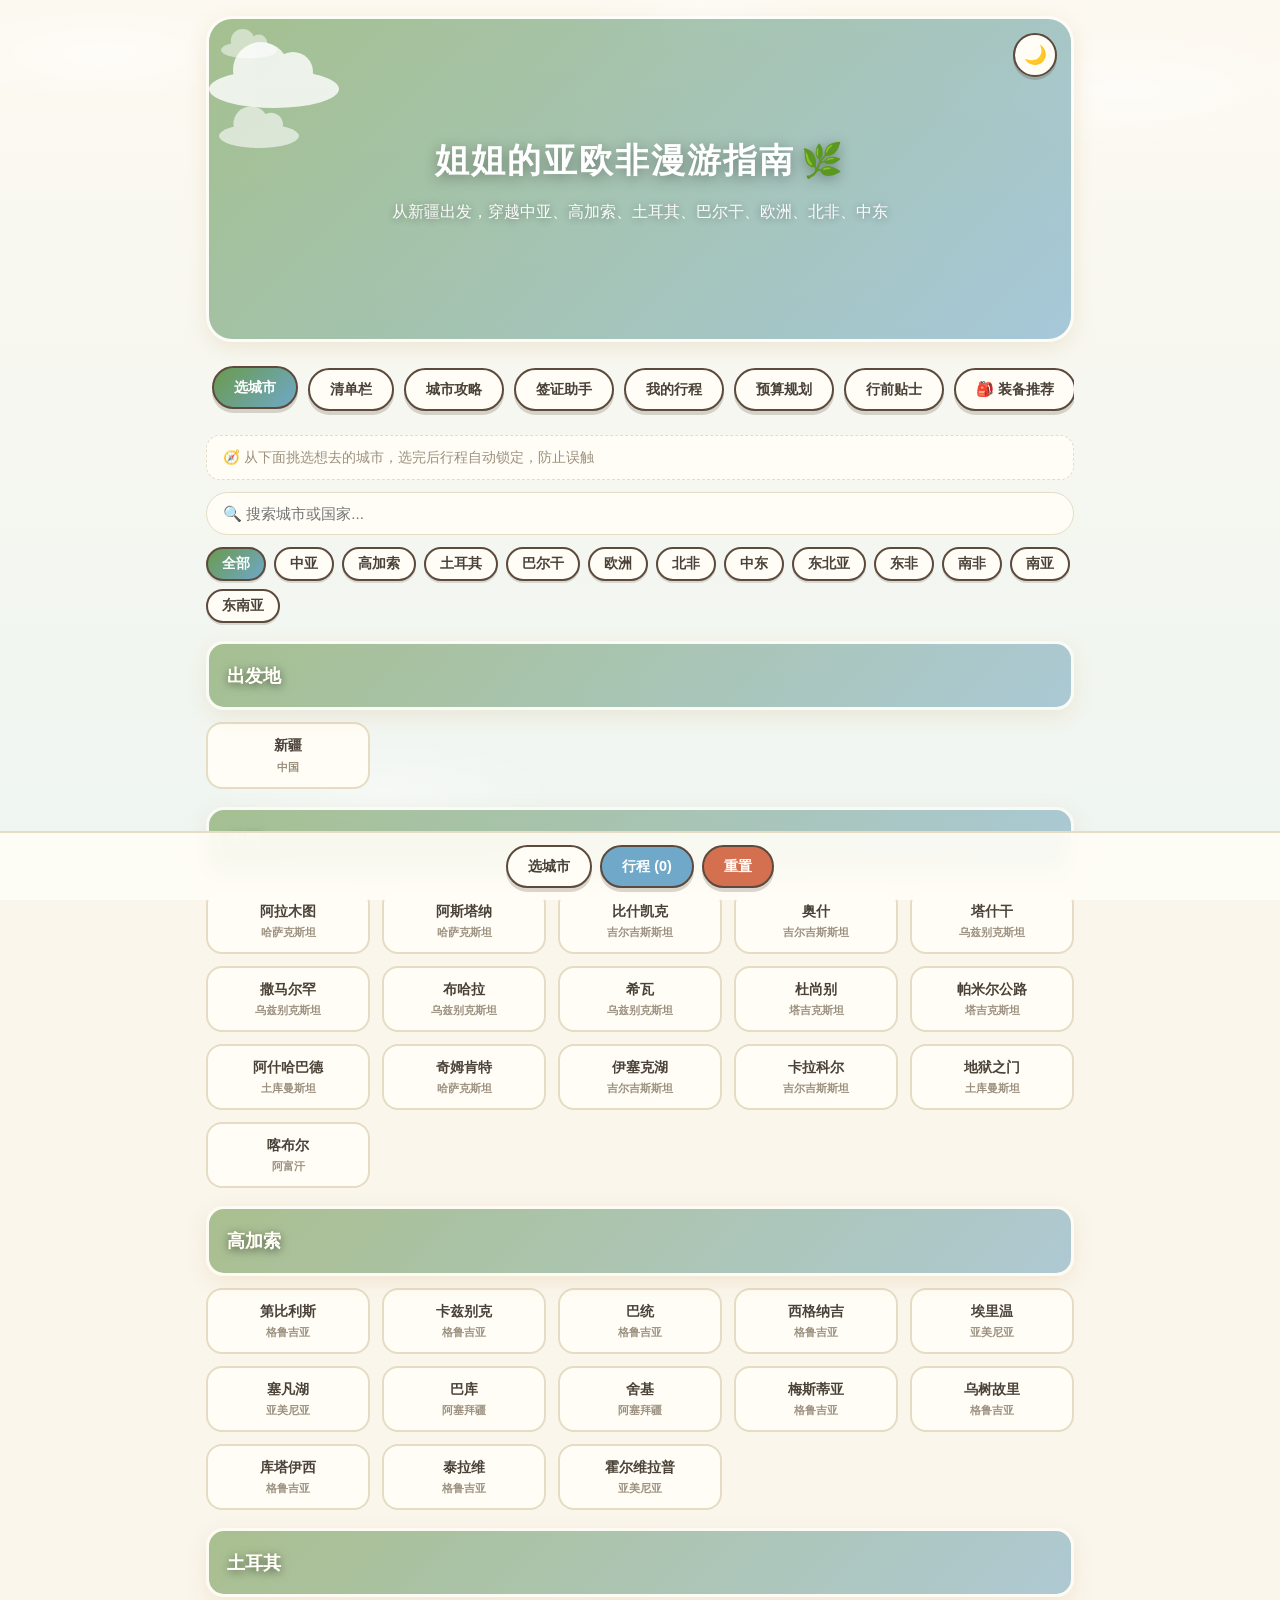
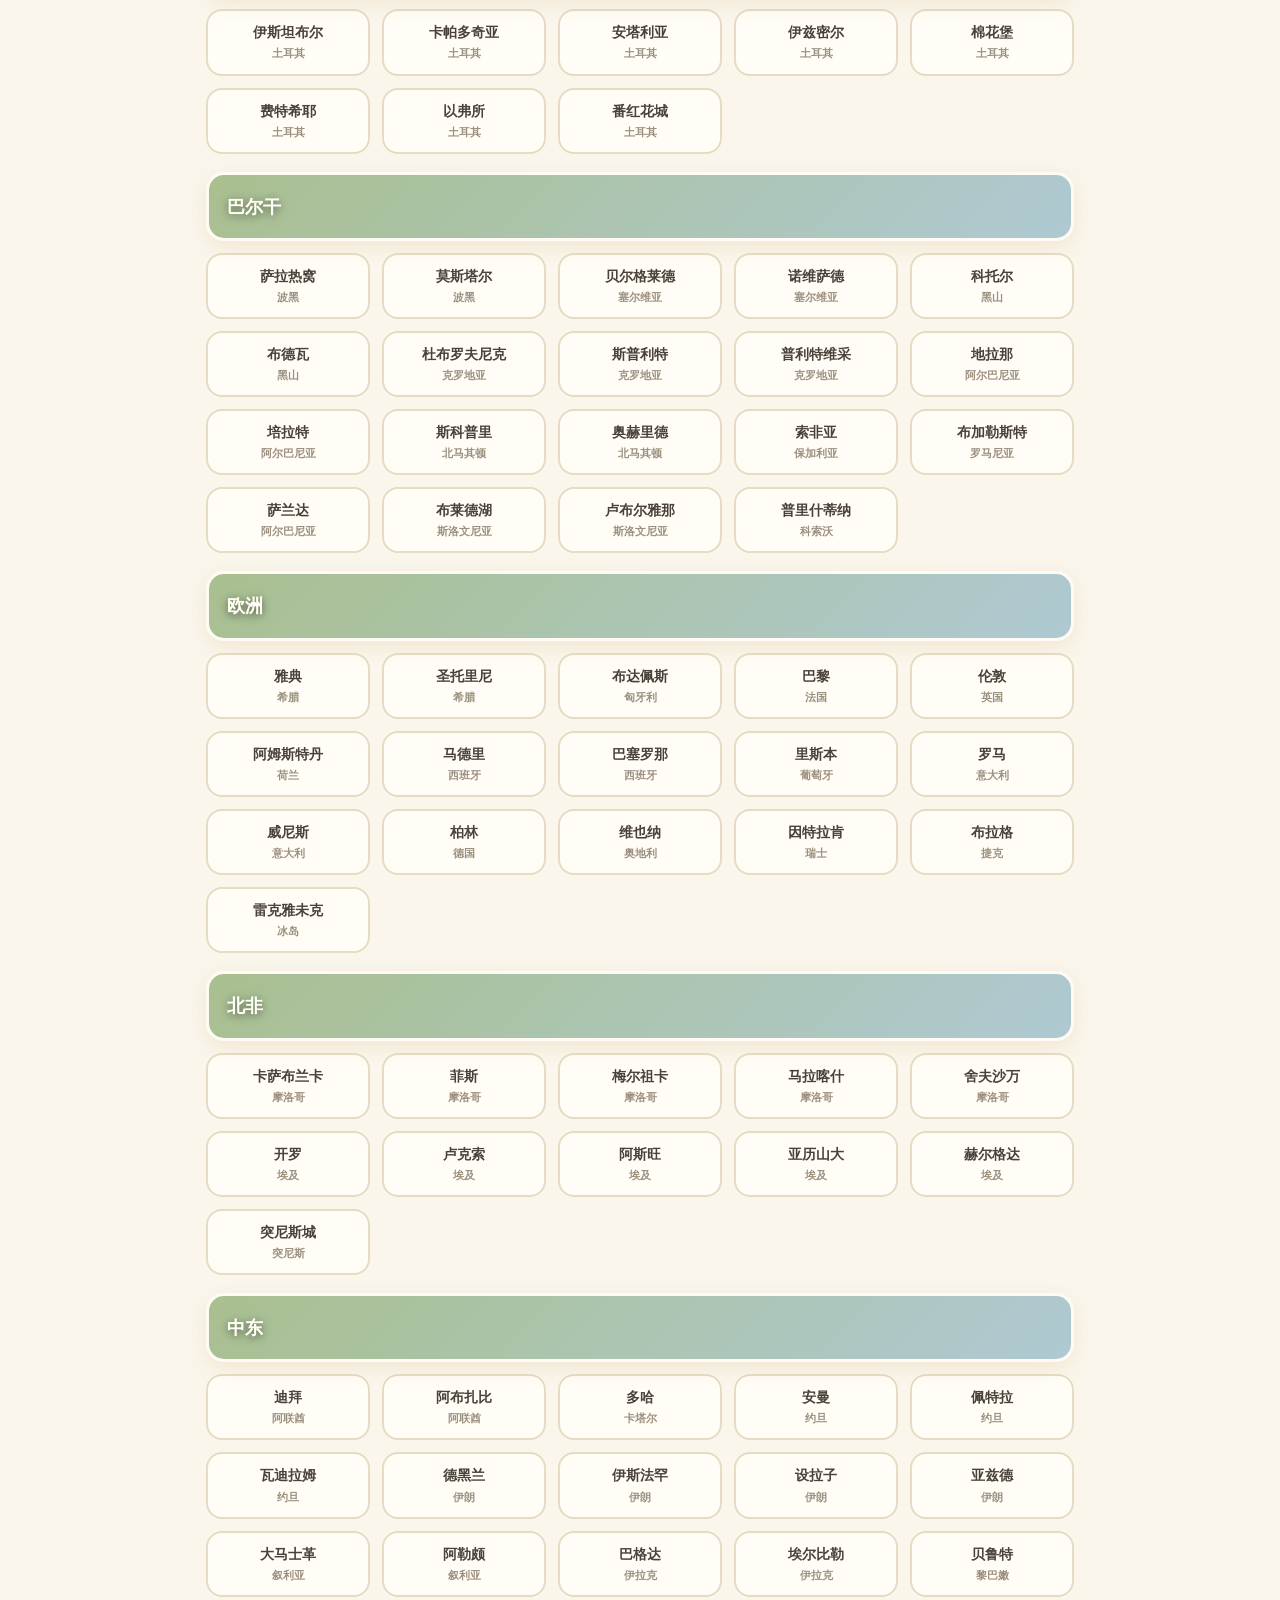
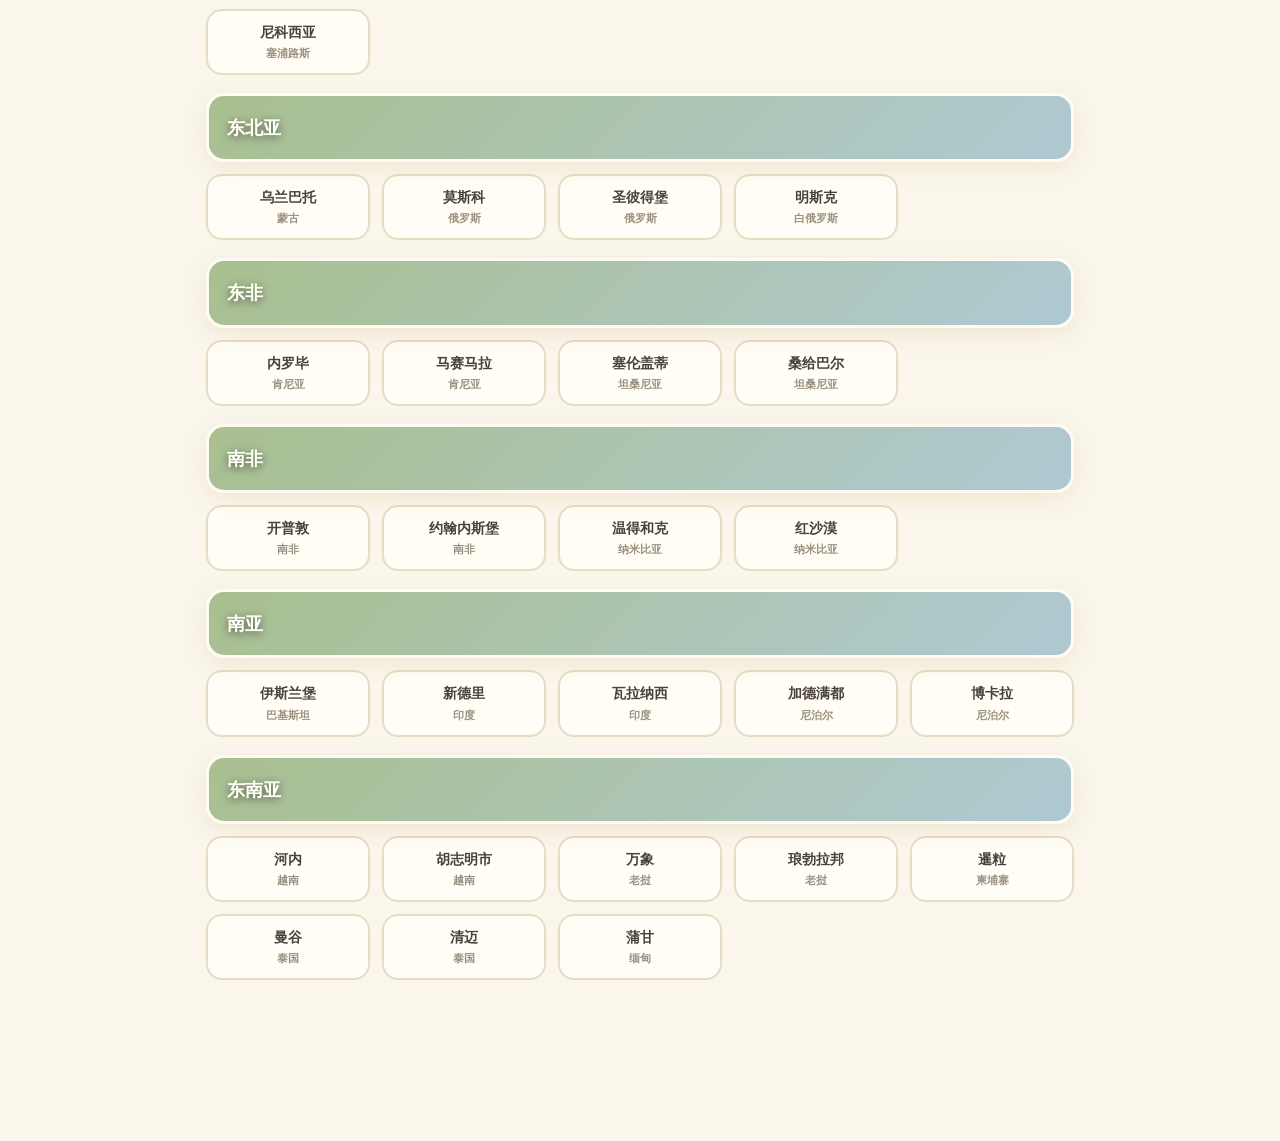
==== commit 45e91de9: "B7: 装备推荐功能——7类42件装备+打包心法+一键加入清单 - 新增「装备推荐」tab：打包心法4条+7个分类折叠卡片 - 每件装备标注必带/轻量徽章+用途说明(基于背包客实测攻略) - 分类胶囊" ====
--- a/index.html
+++ b/index.html
@@ -31,6 +31,7 @@
   <button class="tab-btn" data-tab="trip" onclick="switchTab('trip')">我的行程</button>
   <button class="tab-btn" data-tab="budget" onclick="switchTab('budget')">预算规划</button>
   <button class="tab-btn" data-tab="tips" onclick="switchTab('tips')">行前贴士</button>
+  <button class="tab-btn" data-tab="gear" onclick="switchTab('gear')">🎒 装备推荐</button>
 </div>
 
 <div id="cities" class="section active">
@@ -112,6 +113,15 @@
 </div>
 
 <div id="tips" class="section"><div id="tipsContent"></div></div>
+
+<div id="gear" class="section">
+  <div class="card" style="margin-bottom:12px;">
+    <h3>🎒 打包心法</h3>
+    <div id="gearRules" style="display:flex;flex-direction:column;gap:8px;"></div>
+    <p style="font-size:0.8rem;color:var(--text-light);margin:10px 0 0;">💡 点「➕」把装备加入清单栏，勾选打包一件划掉一件</p>
+  </div>
+  <div id="gearContent"></div>
+</div>
 </div>
 
 <div class="sticky-bar">
@@ -123,6 +133,7 @@
 <script src="js/data-cities.js"></script>
 <script src="js/data-meta.js"></script>
 <script src="js/data-checklist.js"></script>
+<script src="js/data-gear.js"></script>
 <script src="js/app.js"></script>
 </body>
 </html>
--- a/css/style.css
+++ b/css/style.css
@@ -169,6 +169,33 @@
 .tips-table th{background:linear-gradient(135deg,var(--primary),var(--secondary));color:#fff;padding:10px;text-align:left;}
 .tips-table td{padding:10px;border-bottom:1px solid var(--border);}
 .tips-table tr:hover td{background:var(--chip-hover);}
+/* 行前贴士：顶部分类导航胶囊（横向滚动） */
+.tips-nav{position:sticky;top:0;z-index:50;display:flex;gap:8px;overflow-x:auto;padding:10px 2px;margin-bottom:4px;background:var(--bg);scrollbar-width:thin;}
+.tips-nav::-webkit-scrollbar{height:4px;}
+.tips-nav::-webkit-scrollbar-thumb{background:var(--border);border-radius:4px;}
+.tips-nav-btn{flex-shrink:0;padding:8px 14px;border:2px solid var(--border);border-radius:999px;background:var(--card);color:var(--text);font-size:0.82rem;font-weight:700;cursor:pointer;font-family:inherit;transition:all .2s;box-shadow:0 2px 0 rgba(92,74,61,0.15);}
+.tips-nav-btn:hover{transform:translateY(-1px);border-color:var(--primary);color:var(--primary);}
+.tips-nav-btn:active{transform:translateY(1px);box-shadow:none;}
+/* 行前贴士：可折叠卡片 */
+.tip-card{background:var(--card);border:2px solid var(--border);border-radius:16px;margin-bottom:12px;box-shadow:var(--shadow);overflow:hidden;}
+.tip-card summary{list-style:none;cursor:pointer;padding:14px 18px;font-size:1rem;font-weight:800;color:var(--primary);display:flex;justify-content:space-between;align-items:center;gap:8px;transition:background .2s;}
+.tip-card summary::-webkit-details-marker{display:none;}
+.tip-card summary:hover{background:var(--chip-hover);}
+.tip-card summary::after{content:"▾";transition:transform .25s;color:var(--text-light);font-size:0.85rem;flex-shrink:0;}
+.tip-card:not([open]) summary::after{transform:rotate(-90deg);}
+.tip-card .tip-sum-hint{font-size:0.72rem;font-weight:400;color:var(--text-light);opacity:0;transition:opacity .2s;}
+.tip-card summary:hover .tip-sum-hint{opacity:1;}
+.tip-card > *:not(summary){padding-left:18px;padding-right:18px;}
+.tip-card > *:not(summary):last-child{padding-bottom:14px;}
+/* 装备推荐 */
+.gear-count{margin-left:auto;font-size:0.75rem;font-weight:400;color:var(--text-light);background:var(--chip-hover);border-radius:999px;padding:2px 10px;}
+.gear-item{display:flex;justify-content:space-between;align-items:center;gap:10px;padding:10px 0;border-bottom:1px dashed var(--border);}
+.gear-item:last-child{border-bottom:none;}
+.gear-badge{display:inline-block;font-size:0.68rem;font-weight:700;border-radius:999px;padding:1px 8px;margin-left:6px;vertical-align:1px;}
+.gear-badge.must{background:#ffe8e6;color:#d35400;border:1px solid #f5c6c0;}
+.gear-badge.opt{background:#e8f4e8;color:#3d7a3d;border:1px solid #bfd9bf;}
+.gear-add{background:none;border:2px solid var(--border);border-radius:999px;width:34px;height:34px;cursor:pointer;font-size:0.9rem;flex-shrink:0;transition:all .2s;font-family:inherit;line-height:1;}
+.gear-add:hover{border-color:var(--primary);background:var(--chip-hover);transform:scale(1.08);}
 .visit-btn{background:none;border:2px solid var(--border);border-radius:999px;padding:4px 10px;cursor:pointer;font-size:0.75rem;color:var(--text-light);flex-shrink:0;font-family:inherit;}
 .visit-btn:hover{border-color:var(--primary);color:var(--primary);}
 .visit-btn.visited{background:var(--visited-bg);color:var(--primary);border-color:var(--primary);font-weight:700;}
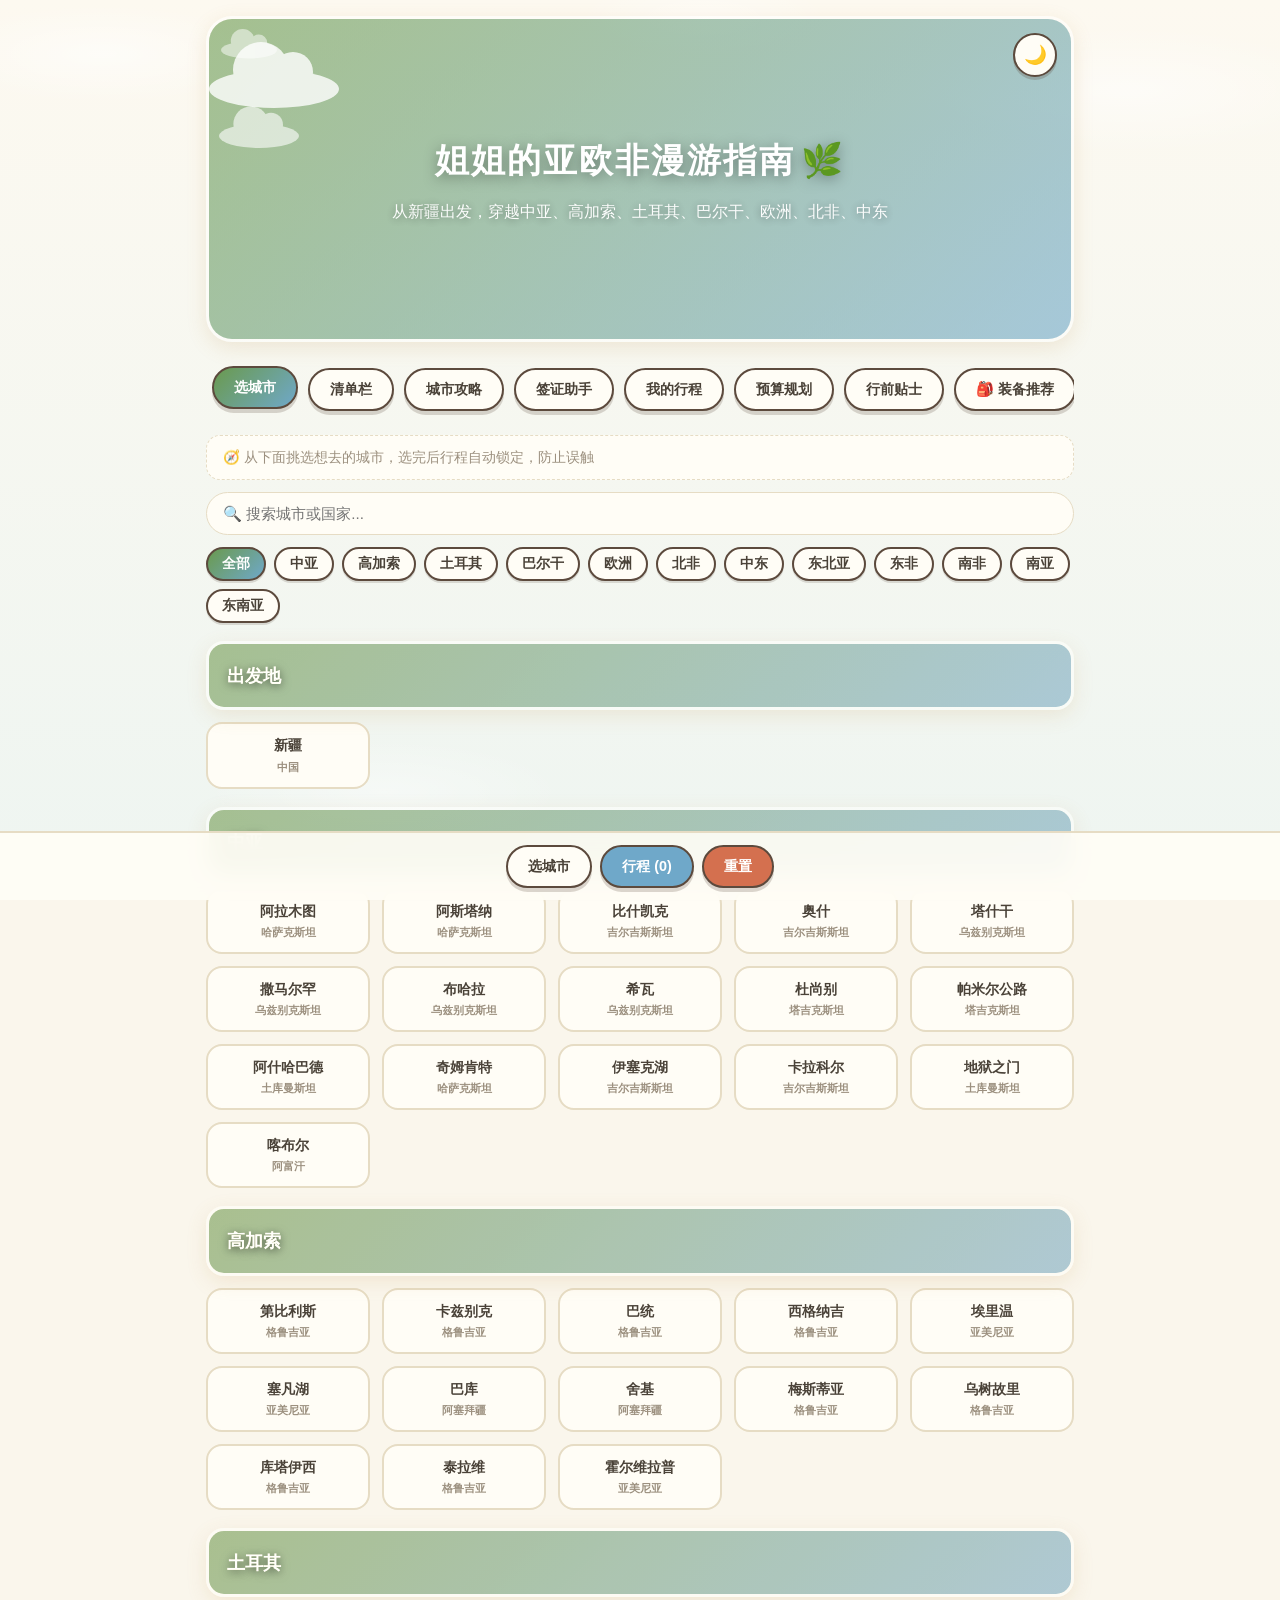
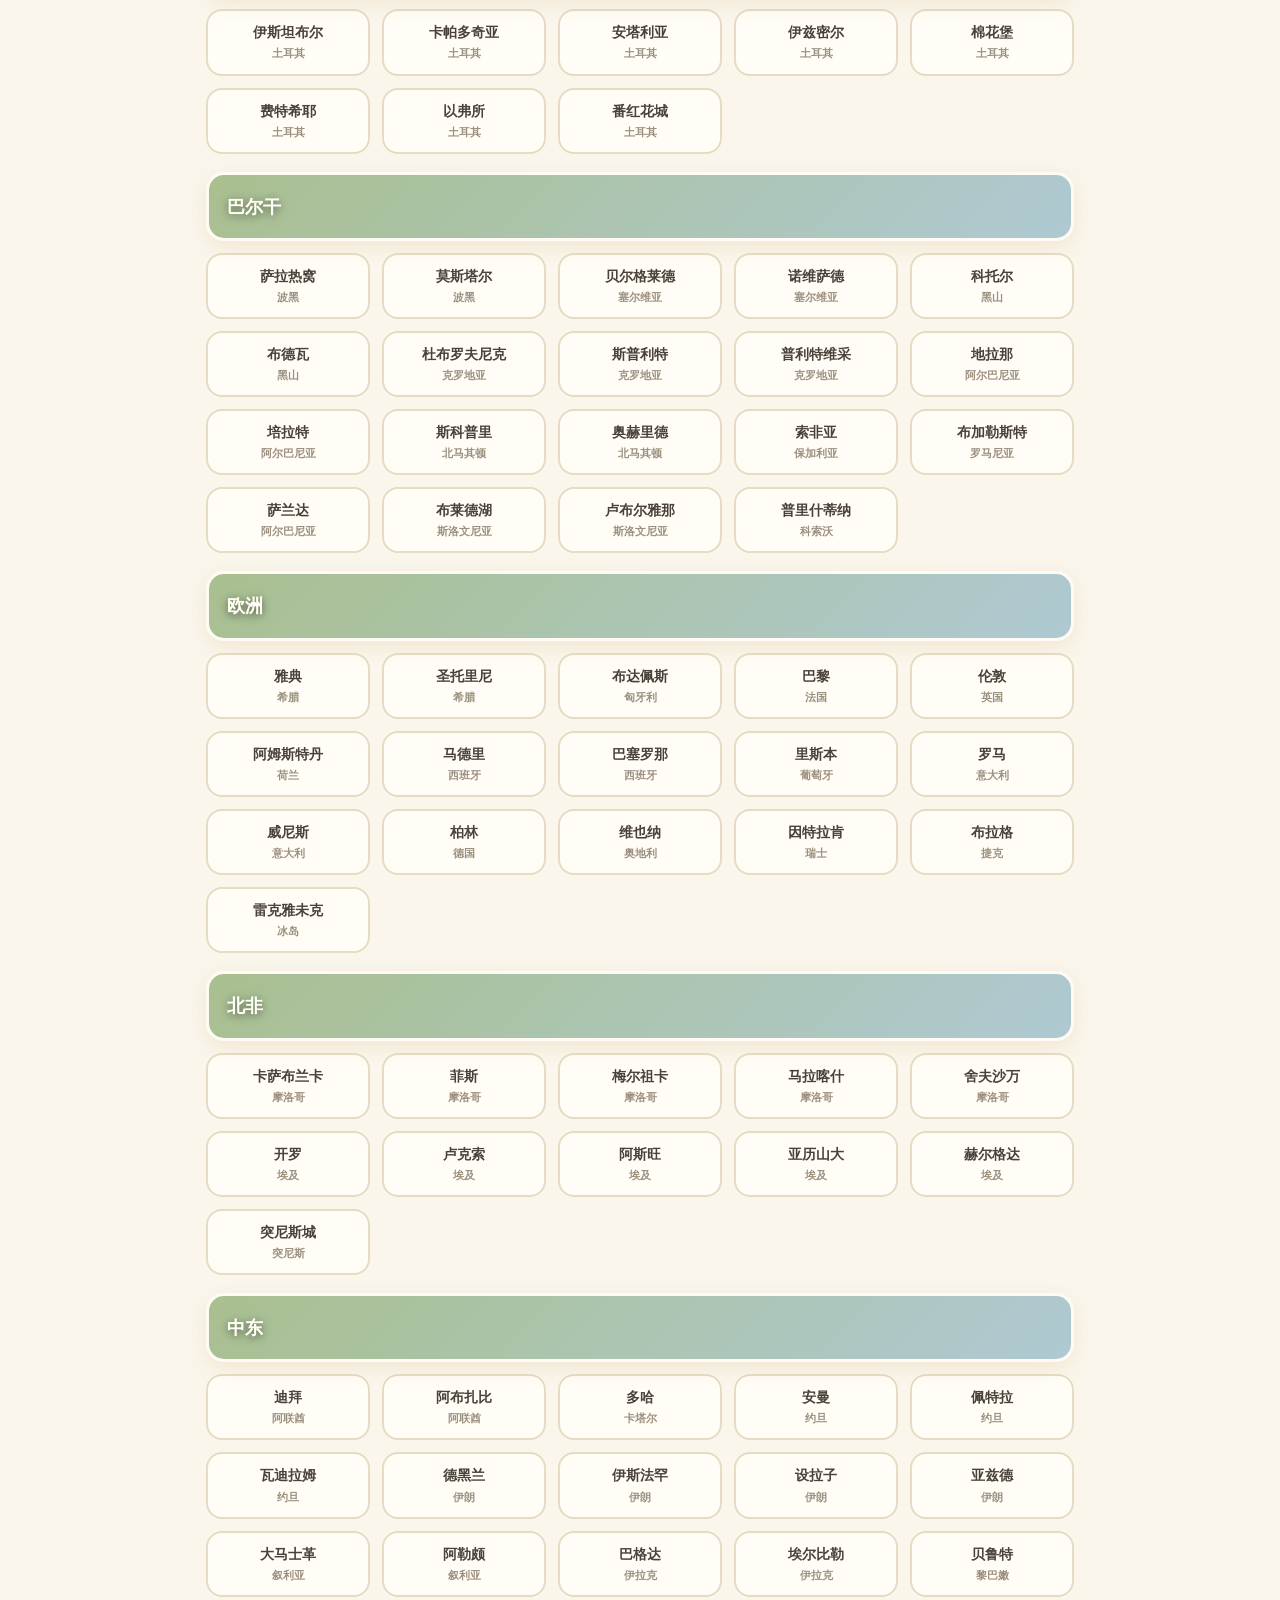
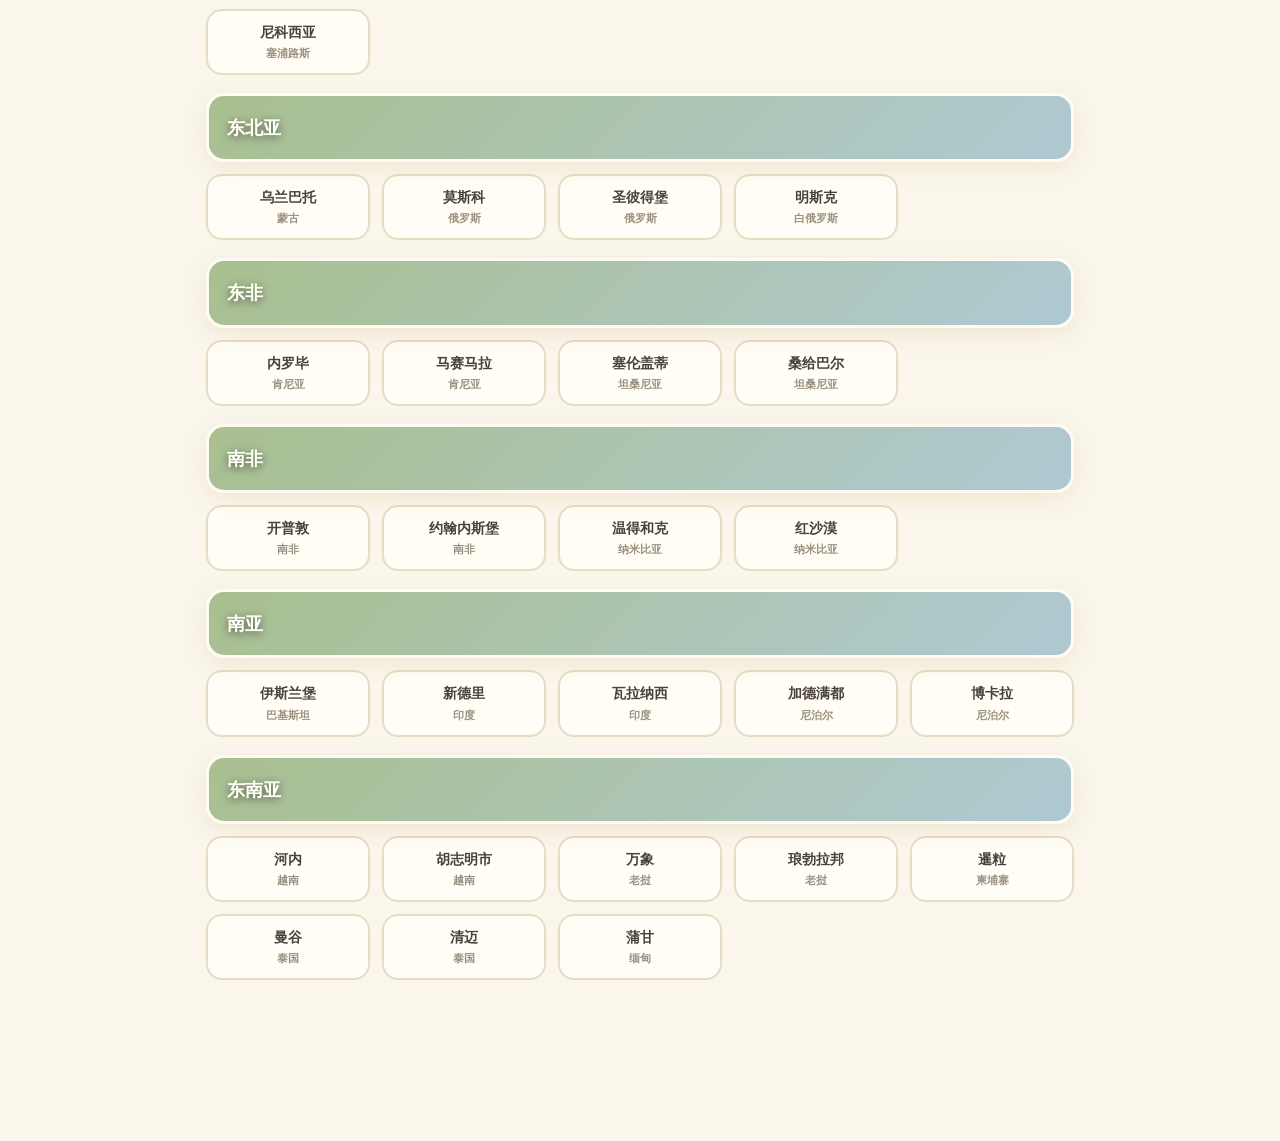
==== commit d6b0e19e: "加深15城攻略数据(门票/预约/避坑) + 性能优化:移除hero滤镜/搜索防抖/轮播暂停 Co-Authored-By: Claude <noreply@anthropic.com>" ====
--- a/index.html
+++ b/index.html
@@ -10,10 +10,10 @@
 <body>
 <div class="container">
 <header class="hero">
-  <div class="hero-bg show" style="background-image:url('https://images.unsplash.com/photo-1506905925346-21bda4d32df4?w=1600&q=80&fm=jpg&fit=crop');"></div>
-  <div class="hero-bg" style="background-image:url('https://images.unsplash.com/photo-1476514525535-07fb3b4ae5f1?w=1600&q=80&fm=jpg&fit=crop');"></div>
-  <div class="hero-bg" style="background-image:url('https://images.unsplash.com/photo-1469474968028-56623f02e42e?w=1600&q=80&fm=jpg&fit=crop');"></div>
-  <div class="hero-bg" style="background-image:url('https://images.unsplash.com/photo-1441974231531-c6227db76b6e?w=1600&q=80&fm=jpg&fit=crop');"></div>
+  <div class="hero-bg show" style="background-image:url('https://images.unsplash.com/photo-1506905925346-21bda4d32df4?w=1600&q=75&fm=jpg&fit=crop&sat=-18&bri=5');"></div>
+  <div class="hero-bg" style="background-image:url('https://images.unsplash.com/photo-1476514525535-07fb3b4ae5f1?w=1600&q=75&fm=jpg&fit=crop&sat=-18&bri=5');"></div>
+  <div class="hero-bg" style="background-image:url('https://images.unsplash.com/photo-1469474968028-56623f02e42e?w=1600&q=75&fm=jpg&fit=crop&sat=-18&bri=5');"></div>
+  <div class="hero-bg" style="background-image:url('https://images.unsplash.com/photo-1441974231531-c6227db76b6e?w=1600&q=75&fm=jpg&fit=crop&sat=-18&bri=5');"></div>
   <div class="cloud c1"></div>
   <div class="cloud c2"></div>
   <div class="cloud c3"></div>
@@ -88,10 +88,11 @@
     <h3>🗓️ 行程规划</h3>
     <div style="display:flex;gap:10px;flex-wrap:wrap;align-items:center;">
       <label style="font-size:0.85rem;">出发日期 <input type="date" id="tripDateInput" style="padding:8px;border:1px solid var(--border);border-radius:10px;background:var(--card);color:var(--text);" onchange="setTripDate()"></label>
-      <label style="font-size:0.85rem;">每城停留 <select id="daysPerCitySel" style="padding:8px;border:1px solid var(--border);border-radius:10px;background:var(--card);color:var(--text);" onchange="setDaysPerCity()">
+      <label style="font-size:0.85rem;">默认每城停留 <select id="daysPerCitySel" style="padding:8px;border:1px solid var(--border);border-radius:10px;background:var(--card);color:var(--text);" onchange="setDaysPerCity()">
         <option value="1">1天</option><option value="2">2天</option><option value="3" selected>3天</option>
         <option value="4">4天</option><option value="5">5天</option>
       </select></label>
+      <span style="font-size:0.78rem;color:var(--text-light);">👇 列表里每座城市可单独改停留天数</span>
       <button class="btn" onclick="sortTrip()">🔀 按地理路线排序</button>
       <button class="btn btn-blue" onclick="shareTrip()">📤 分享行程</button>
     </div>
--- a/css/style.css
+++ b/css/style.css
@@ -75,10 +75,11 @@
 
 /* ---------- Hero 风景轮播 · 水彩滤镜 + 白云 ---------- */
 .hero{position:relative;min-height:var(--hero-h);border-radius:26px;overflow:hidden;margin-bottom:20px;box-shadow:var(--shadow);border:3px solid rgba(255,255,255,0.45);}
-.hero-bg{position:absolute;inset:0;background-size:cover;background-position:center;opacity:0;transition:opacity 1.6s ease;transform:scale(1.05);filter:sepia(0.18) saturate(1.10) brightness(1.02);}
-.hero-bg.show{opacity:1;transform:scale(1);}
+/* 滤镜已移到图片 URL 参数（sat/bri），避免运行时 filter 导致全屏大图逐帧重算 */
+.hero-bg{position:absolute;inset:0;background-size:cover;background-position:center;opacity:0;visibility:hidden;transition:opacity 1.6s ease, visibility 1.6s;transform:scale(1.05);}
+.hero-bg.show{opacity:1;visibility:visible;transform:scale(1);}
 .hero::before{content:"";position:absolute;inset:0;background:var(--header-grad);z-index:1;}
-.cloud{position:absolute;background:var(--cloud);border-radius:50%;opacity:0.8;z-index:2;filter:blur(0.6px);animation:cloudDrift linear infinite;}
+.cloud{position:absolute;background:var(--cloud);border-radius:50%;opacity:0.8;z-index:2;animation:cloudDrift linear infinite;}
 .cloud::before,.cloud::after{content:"";position:absolute;background:var(--cloud);border-radius:50%;}
 .cloud.c1{width:130px;height:38px;top:16%;animation-duration:95s;}
 .cloud.c1::before{width:56px;height:56px;left:24px;top:-28px;}
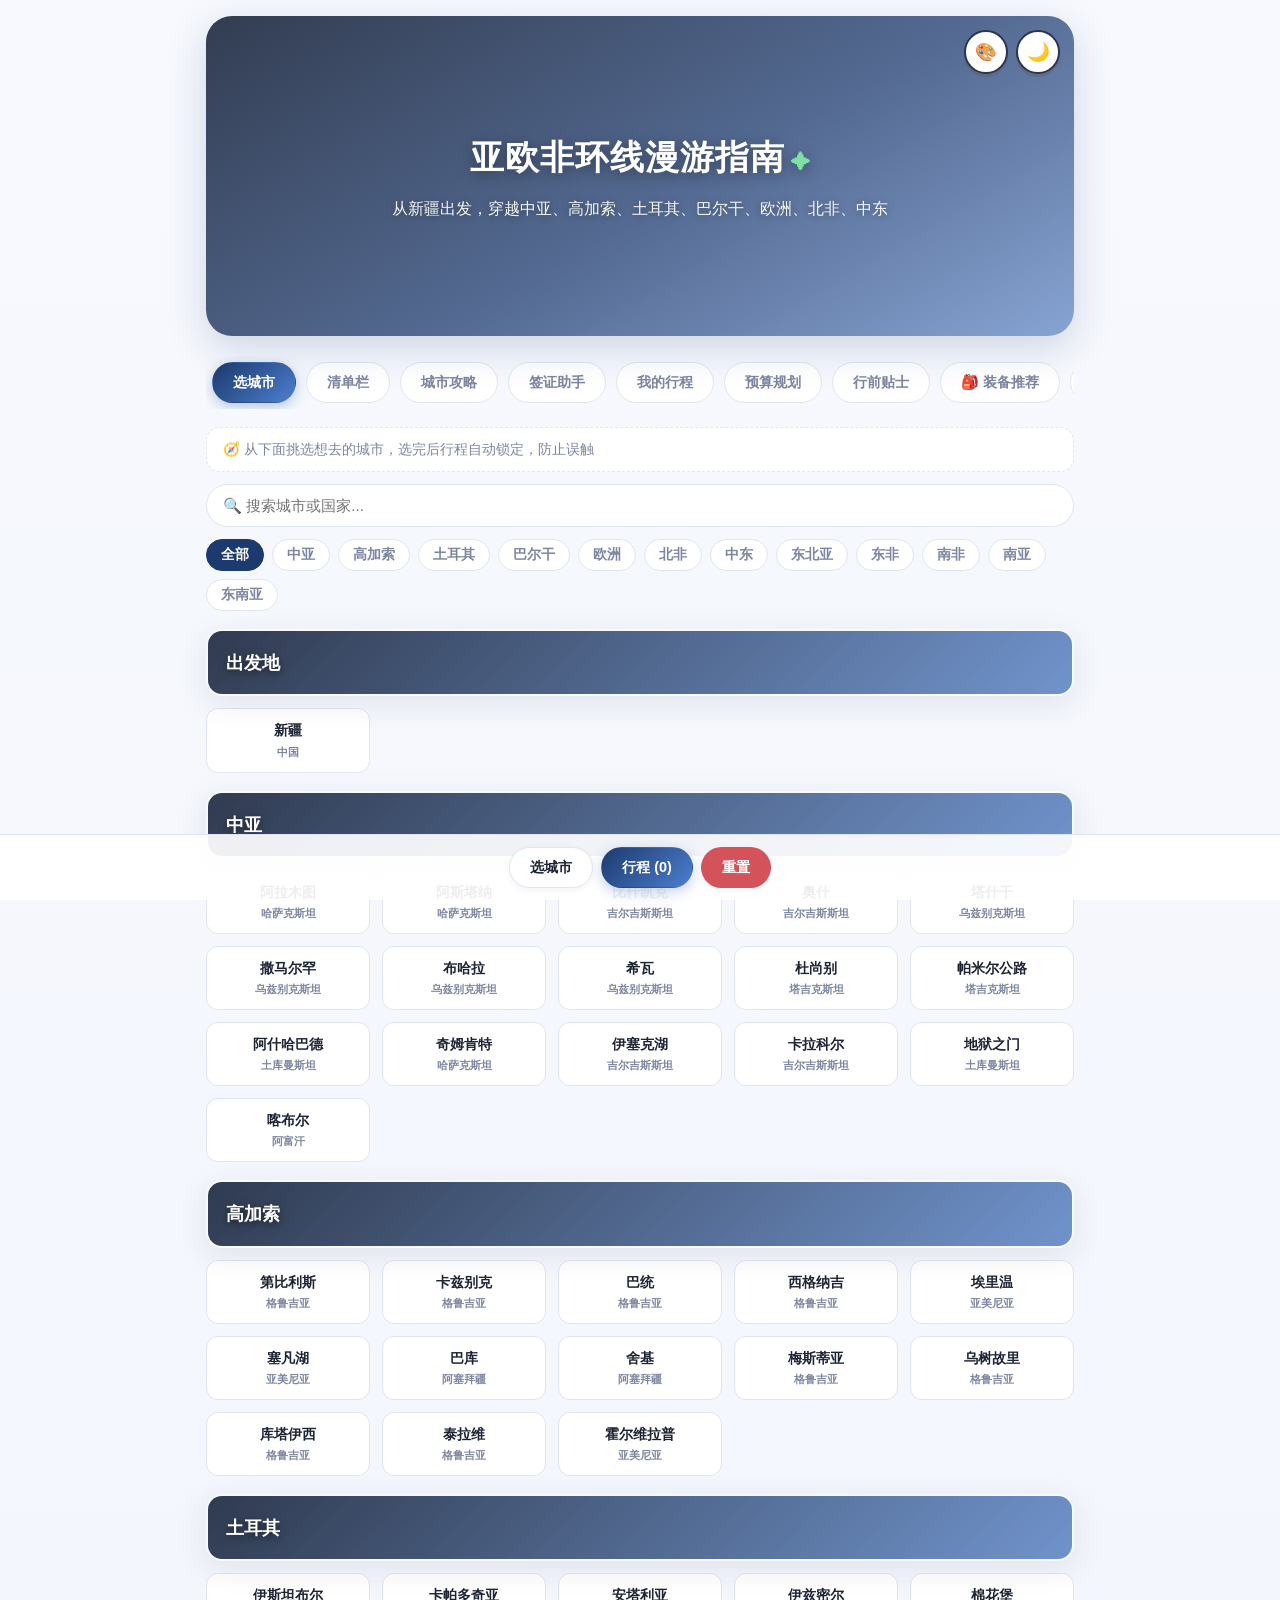
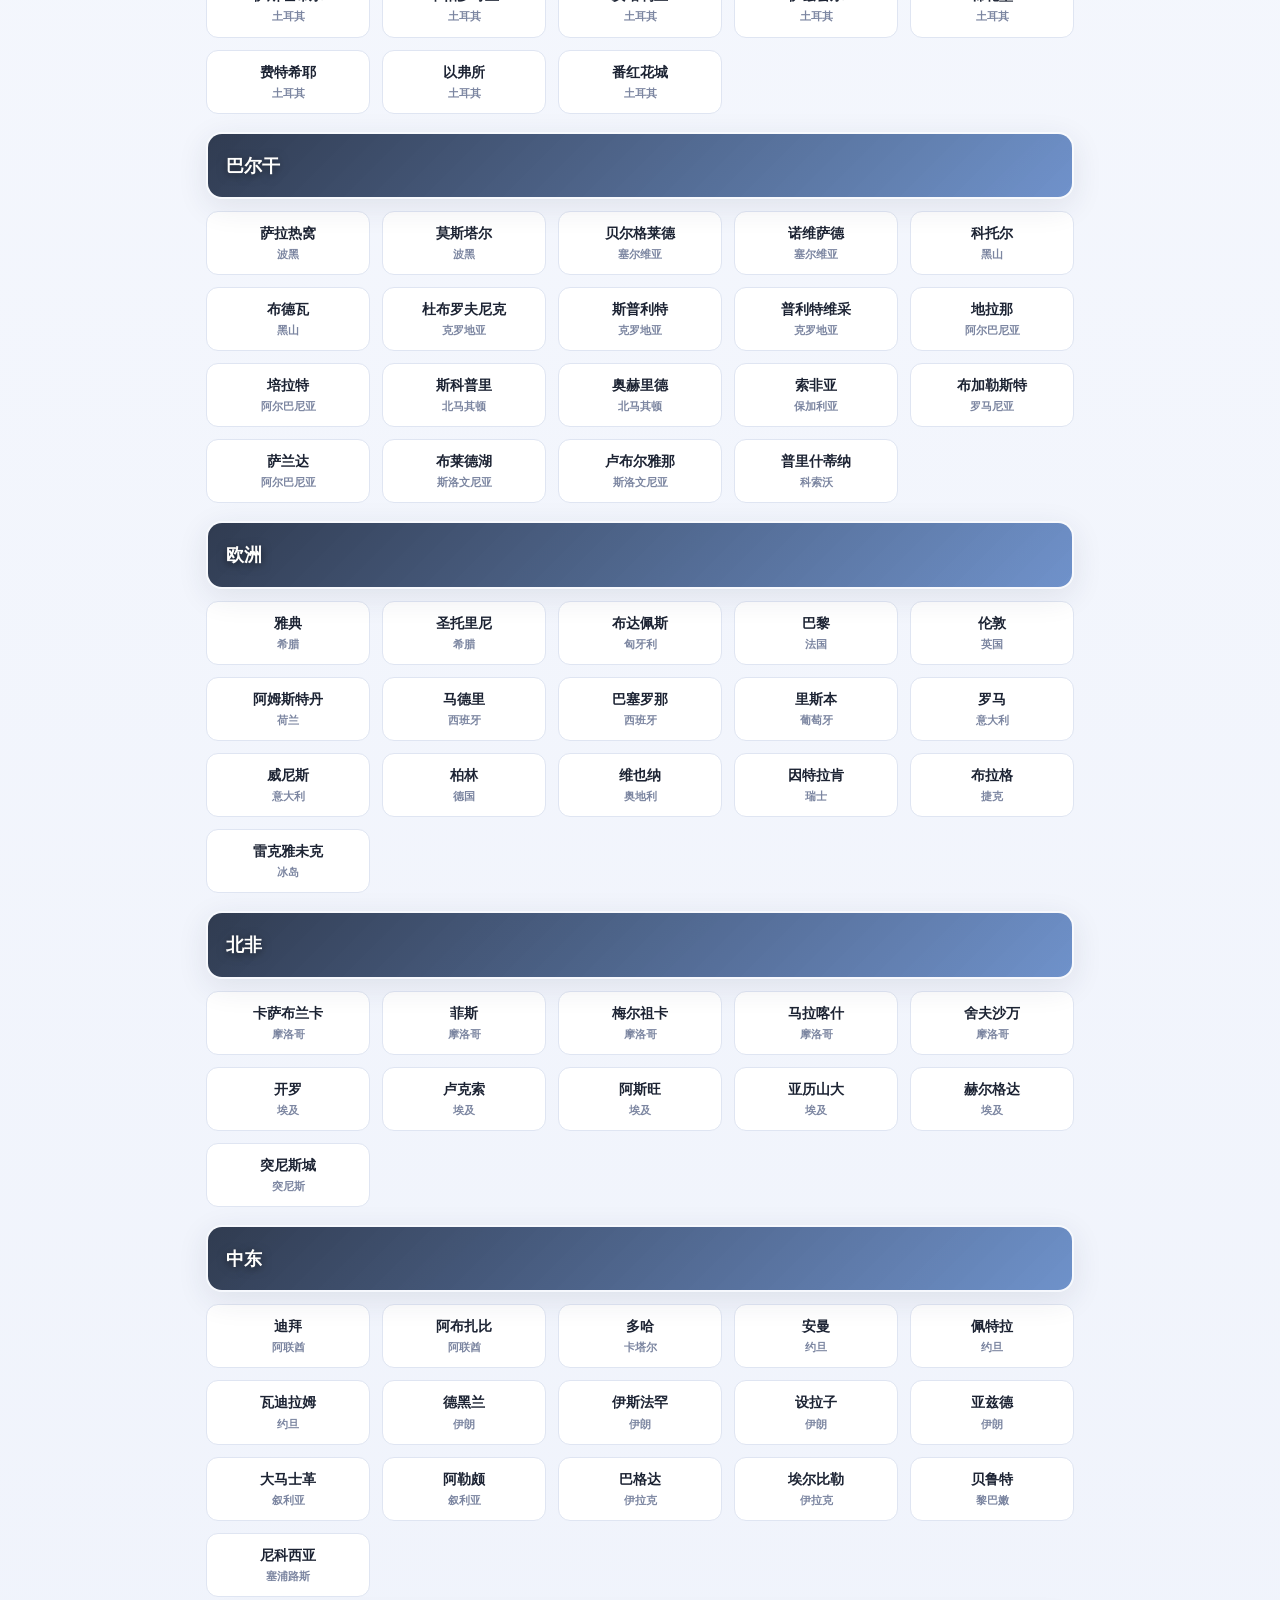
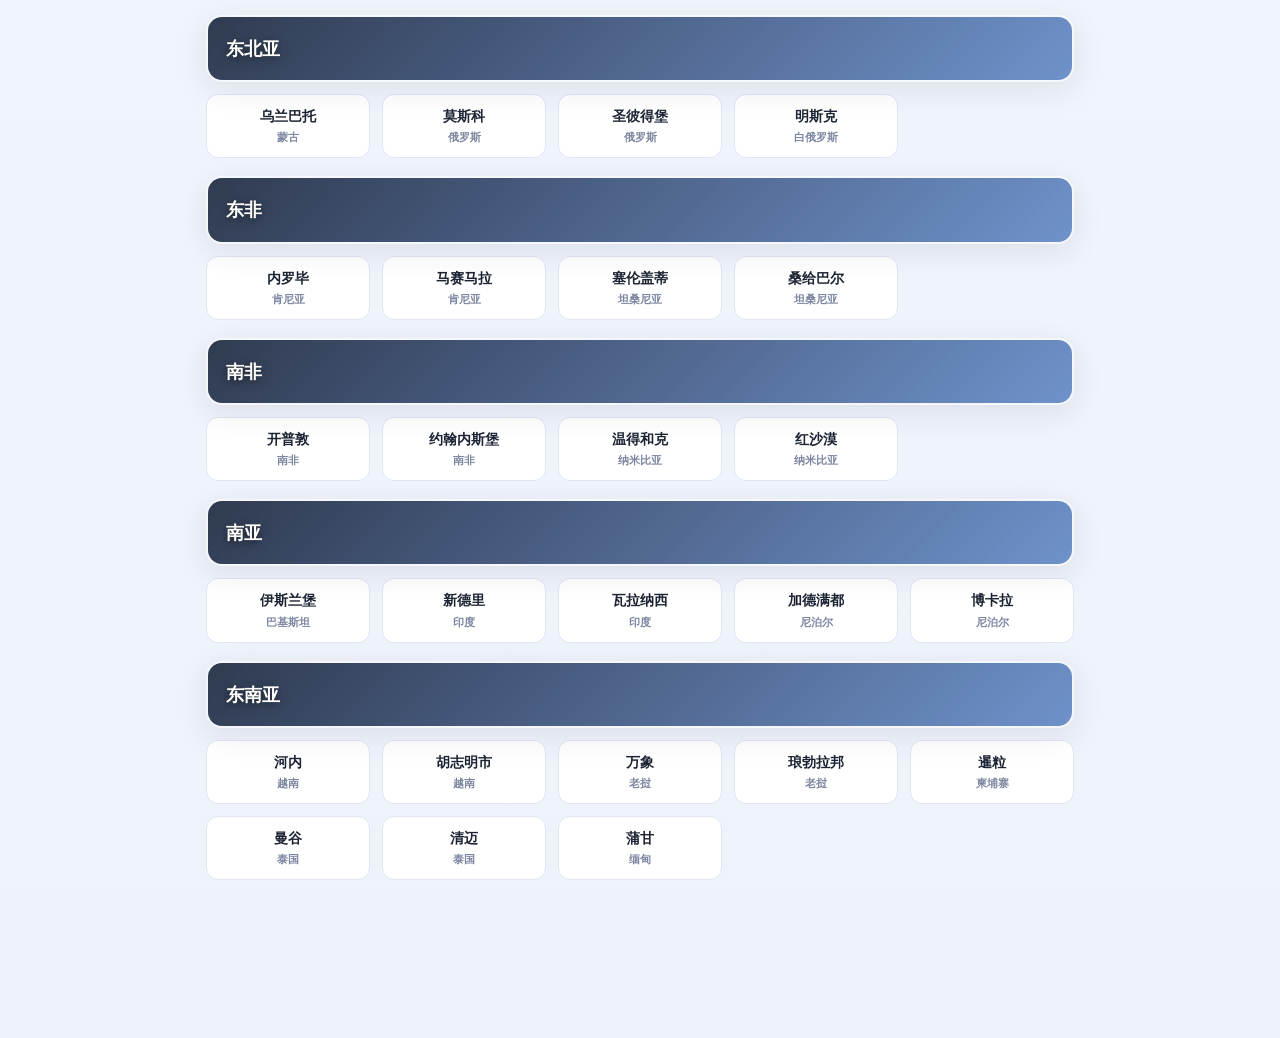
==== commit abf6920f: "改名亚欧非环线漫游指南(去个人化) + 极光北欧风格&风格切换器 + 城市攻略笔记功能 Co-Authored-By: Claude <noreply@anthropic.com>" ====
--- a/index.html
+++ b/index.html
@@ -1,11 +1,12 @@
 <!DOCTYPE html>
-<html lang="zh-CN">
+<html lang="zh-CN" data-style="aurora">
 <head>
 <meta charset="UTF-8">
 <meta name="viewport" content="width=device-width, initial-scale=1.0">
-<title>姐姐的亚欧非漫游指南</title>
+<title>亚欧非环线漫游指南</title>
 <link rel="icon" type="image/svg+xml" href="favicon.svg">
 <link rel="stylesheet" href="css/style.css">
+<link rel="stylesheet" href="vendor/leaflet/leaflet.css">
 </head>
 <body>
 <div class="container">
@@ -18,9 +19,16 @@
   <div class="cloud c2"></div>
   <div class="cloud c3"></div>
   <div class="hero-content">
-    <h1>姐姐的亚欧非漫游指南</h1>
+    <h1>亚欧非环线漫游指南</h1>
     <p>从新疆出发，穿越中亚、高加索、土耳其、巴尔干、欧洲、北非、中东</p>
-    <button id="themeToggle" onclick="toggleTheme()" title="切换深浅色">🌙</button>
+    <div style="position:absolute;top:14px;right:14px;display:flex;gap:8px;z-index:4;">
+      <button id="styleToggle" onclick="toggleStylePanel(event)" title="切换风格" style="background:var(--card);border:2px solid var(--ink);border-radius:50%;width:44px;height:44px;cursor:pointer;font-size:1.1rem;box-shadow:0 3px 0 rgba(92,74,61,0.25);transition:transform .2s;">🎨</button>
+      <button id="themeToggle" onclick="toggleTheme()" title="切换深浅色" style="background:var(--card);border:2px solid var(--ink);border-radius:50%;width:44px;height:44px;cursor:pointer;font-size:1.15rem;box-shadow:0 3px 0 rgba(92,74,61,0.25);transition:transform .2s;">🌙</button>
+      <div id="stylePanel" style="display:none;position:absolute;top:52px;right:0;background:var(--card);border:2px solid var(--border);border-radius:14px;box-shadow:var(--shadow);padding:6px;min-width:170px;z-index:5;">
+        <button onclick="setStyle('ghibli')" data-s="ghibli" style="display:block;width:100%;text-align:left;padding:8px 12px;border:none;border-radius:10px;background:transparent;color:var(--text);font-size:0.88rem;font-weight:700;cursor:pointer;font-family:inherit;">🌿 吉卜力手账</button>
+        <button onclick="setStyle('aurora')" data-s="aurora" style="display:block;width:100%;text-align:left;padding:8px 12px;border:none;border-radius:10px;background:transparent;color:var(--text);font-size:0.88rem;font-weight:700;cursor:pointer;font-family:inherit;">✨ 极光北欧</button>
+      </div>
+    </div>
   </div>
 </header>
 <div class="tabs">
@@ -32,6 +40,7 @@
   <button class="tab-btn" data-tab="budget" onclick="switchTab('budget')">预算规划</button>
   <button class="tab-btn" data-tab="tips" onclick="switchTab('tips')">行前贴士</button>
   <button class="tab-btn" data-tab="gear" onclick="switchTab('gear')">🎒 装备推荐</button>
+  <button class="tab-btn" data-tab="map" onclick="switchTab('map')">🗺️ 路线地图</button>
 </div>
 
 <div id="cities" class="section active">
@@ -123,6 +132,19 @@
   </div>
   <div id="gearContent"></div>
 </div>
+
+<div id="map" class="section">
+  <div class="card" style="margin-bottom:12px;">
+    <h3>🗺️ 路线地图</h3>
+    <p style="font-size:0.85rem;color:var(--text-light);margin:0 0 10px;">按「我的行程」顺序绘制你的环线，点城市弹出攻略。🌗 底图自动跟随深浅色主题</p>
+    <div style="display:flex;gap:8px;flex-wrap:wrap;">
+      <button class="btn" id="mapFitBtn" onclick="fitMapRoute()">👀 缩放至路线</button>
+      <button class="btn" id="mapShowAllBtn" onclick="toggleMapAllCities()">🌐 显示所有城市</button>
+      <span id="mapStats" style="align-self:center;font-size:0.85rem;color:var(--text-light);"></span>
+    </div>
+  </div>
+  <div id="mapCanvas" style="height:520px;border-radius:16px;overflow:hidden;border:1px solid var(--border);"></div>
+</div>
 </div>
 
 <div class="sticky-bar">
@@ -135,6 +157,8 @@
 <script src="js/data-meta.js"></script>
 <script src="js/data-checklist.js"></script>
 <script src="js/data-gear.js"></script>
+<script src="js/data-route.js"></script>
+<script src="vendor/leaflet/leaflet.js"></script>
 <script src="js/app.js"></script>
 </body>
 </html>
--- a/css/style.css
+++ b/css/style.css
@@ -1,4 +1,4 @@
-/* ===== 姐姐的亚欧非漫游指南 · 宫崎骏漫画风（吉卜力自然色板） =====
+/* ===== 亚欧非环线漫游指南 · 宫崎骏漫画风（吉卜力自然色板） =====
  * 奶油米白 × 草原绿 × 天空蓝 · 手绘描边 · 漂浮白云
  */
 :root{
@@ -19,9 +19,13 @@
   --visited-bg:#e9f3dc;             /* 嫩绿高亮 */
   --chip-hover:#f7efda;             /* 暖黄悬停 */
   --header-grad:linear-gradient(135deg,rgba(106,154,78,0.60),rgba(111,168,201,0.60));
-  --sticky-bg:rgba(255,253,246,0.92);
+  --sticky-bg:rgba(255,253,246,0.98);
   --cloud:#ffffff;
   --hero-h:320px;
+  /* 攻略卡片内衬色块（吉卜力暖色系） */
+  --tint-yellow-bg:#fff8e1; --tint-yellow-text:#8a6a1f;
+  --tint-pink-bg:#fce4ec; --tint-pink-text:#880e4f;
+  --tint-orange-bg:#fff3e0; --tint-orange-text:#c76a0f; --tint-orange-border:#f39c12;
 }
 /* 星夜暗色模式 */
 html[data-theme="dark"]{
@@ -41,8 +45,11 @@
   --visited-bg:#2c4557;
   --chip-hover:#26394a;
   --header-grad:linear-gradient(135deg,rgba(28,56,82,0.80),rgba(30,58,95,0.75));
-  --sticky-bg:rgba(31,49,64,0.94);
+  --sticky-bg:rgba(31,49,64,0.98);
   --cloud:#c9d6e2;
+  --tint-yellow-bg:#3d3a22; --tint-yellow-text:#e6d9a8;
+  --tint-pink-bg:#42263a; --tint-pink-text:#f0b9d8;
+  --tint-orange-bg:#3d3222; --tint-orange-text:#e8c9a8; --tint-orange-border:#f39c12;
 }
 *{box-sizing:border-box;}
 body{
@@ -53,7 +60,6 @@
     radial-gradient(ellipse 180px 55px at 55% 2%, rgba(255,255,255,0.45), transparent 70%),
     radial-gradient(ellipse 260px 75px at 30% 88%, rgba(255,255,255,0.40), transparent 70%),
     var(--bg-grad);
-  background-attachment:fixed;
   color:var(--text);
   font-family:"幼圆","YouYuan","Yuanti SC",-apple-system,BlinkMacSystemFont,"PingFang SC","Microsoft YaHei",sans-serif;
   line-height:1.7;margin:0;padding-bottom:76px;
@@ -76,7 +82,7 @@
 /* ---------- Hero 风景轮播 · 水彩滤镜 + 白云 ---------- */
 .hero{position:relative;min-height:var(--hero-h);border-radius:26px;overflow:hidden;margin-bottom:20px;box-shadow:var(--shadow);border:3px solid rgba(255,255,255,0.45);}
 /* 滤镜已移到图片 URL 参数（sat/bri），避免运行时 filter 导致全屏大图逐帧重算 */
-.hero-bg{position:absolute;inset:0;background-size:cover;background-position:center;opacity:0;visibility:hidden;transition:opacity 1.6s ease, visibility 1.6s;transform:scale(1.05);}
+.hero-bg{position:absolute;inset:0;background-size:cover;background-position:center;opacity:0;visibility:hidden;transition:opacity 1s ease;transform:scale(1.05);}
 .hero-bg.show{opacity:1;visibility:visible;transform:scale(1);}
 .hero::before{content:"";position:absolute;inset:0;background:var(--header-grad);z-index:1;}
 .cloud{position:absolute;background:var(--cloud);border-radius:50%;opacity:0.8;z-index:2;animation:cloudDrift linear infinite;}
@@ -95,8 +101,8 @@
 .hero-content h1{margin:0 0 10px;font-size:2.1rem;letter-spacing:2px;text-shadow:0 3px 14px rgba(0,0,0,0.35);}
 .hero-content h1::after{content:"🌿";margin-left:6px;display:inline-block;}
 .hero-content p{margin:0;font-size:0.98rem;opacity:0.96;text-shadow:0 1px 10px rgba(0,0,0,0.4);}
-#themeToggle{position:absolute;top:14px;right:14px;z-index:4;background:var(--card);border:2px solid var(--ink);border-radius:50%;width:44px;height:44px;cursor:pointer;font-size:1.15rem;box-shadow:0 3px 0 rgba(92,74,61,0.25);transition:transform .2s;}
-#themeToggle:hover{transform:translateY(-2px) rotate(-8deg);}
+#themeToggle{background:var(--card);border:2px solid var(--ink);border-radius:50%;width:44px;height:44px;cursor:pointer;font-size:1.15rem;box-shadow:0 3px 0 rgba(92,74,61,0.25);transition:transform .2s;}
+#themeToggle:hover,#styleToggle:hover{transform:translateY(-2px) rotate(-8deg);}
 
 /* ---------- Tabs · 贴纸按钮 ---------- */
 .tabs{display:flex;gap:10px;overflow-x:auto;padding:6px;margin-bottom:18px;}
@@ -109,8 +115,8 @@
 .filter-btn:hover{transform:translateY(-1px);}
 .filter-btn.active{background:linear-gradient(135deg,var(--primary),var(--secondary));color:#fff;border-color:var(--ink);}
 
-.section{display:none;}.section.active{display:block;animation:fadeIn 0.3s;}
-@keyframes fadeIn{from{opacity:0;transform:translateY(10px);}to{opacity:1;transform:translateY(0);}}
+.section{display:none;}.section.active{display:block;animation:fadeIn 0.15s ease;}
+@keyframes fadeIn{from{opacity:0;}to{opacity:1;}}
 .card{background:var(--card);border-radius:var(--radius);padding:18px;margin-bottom:14px;box-shadow:var(--shadow);border:2px solid var(--border);}
 
 /* ---------- 区域标题（水彩风景背景 + 画框） ---------- */
@@ -159,7 +165,7 @@
 .timeline{position:relative;padding-left:24px;}.timeline::before{content:"";position:absolute;left:8px;top:0;bottom:0;width:2px;background:linear-gradient(180deg,var(--primary),var(--secondary));}
 .timeline-item{position:relative;margin-bottom:16px;padding-left:16px;}
 .timeline-item::before{content:"";position:absolute;left:-20px;top:6px;width:12px;height:12px;border-radius:50%;background:var(--primary);border:2px solid var(--card);}
-.sticky-bar{position:sticky;bottom:0;background:var(--sticky-bg);backdrop-filter:blur(10px);padding:12px 16px;border-top:2px solid var(--border);display:flex;gap:8px;justify-content:center;z-index:100;}
+.sticky-bar{position:sticky;bottom:0;background:var(--sticky-bg);padding:12px 16px;border-top:2px solid var(--border);display:flex;gap:8px;justify-content:center;z-index:100;}
 .btn{padding:10px 20px;border:2px solid var(--ink);border-radius:999px;background:var(--card);color:var(--text);font-weight:700;cursor:pointer;font-size:0.9rem;box-shadow:0 4px 0 rgba(92,74,61,0.22);transition:all .2s;font-family:inherit;}
 .btn:hover{filter:brightness(1.05);transform:translateY(-2px);}
 .btn:active{transform:translateY(2px);box-shadow:0 1px 0 rgba(92,74,61,0.22);}
@@ -204,8 +210,102 @@
 .visa-table th{background:linear-gradient(135deg,var(--primary),var(--secondary));color:#fff;padding:10px;text-align:left;}
 .visa-table td{padding:10px;border-bottom:1px solid var(--border);}
 
+/* ---------- 城市攻略：用户自己补充的笔记 ---------- */
+.city-notes{margin-top:16px;padding-top:14px;border-top:2px dashed var(--border);}
+.note-item{position:relative;background:var(--bg);border:1px solid var(--border);border-radius:12px;padding:10px 40px 10px 14px;margin-bottom:8px;}
+.note-item strong{color:var(--primary);font-size:0.9rem;}
+.note-item .note-time{font-size:0.7rem;color:var(--text-light);margin-left:8px;font-weight:400;}
+.note-item p{margin:4px 0 0;font-size:0.85rem;white-space:pre-wrap;word-break:break-word;}
+.note-del{position:absolute;top:8px;right:8px;background:none;border:none;cursor:pointer;font-size:0.9rem;opacity:.55;font-family:inherit;}
+.note-del:hover{opacity:1;transform:scale(1.15);}
+.note-inputs{display:flex;flex-direction:column;gap:8px;margin-top:10px;}
+.note-inputs input,.note-inputs textarea{width:100%;box-sizing:border-box;padding:10px 14px;border:1px solid var(--border);border-radius:12px;background:var(--card);color:var(--text);font-size:0.88rem;font-family:inherit;resize:vertical;}
+.note-inputs input:focus,.note-inputs textarea:focus{outline:none;border-color:var(--primary);}
+
+/* ================================================================
+   极光北欧风（Aurora Nordic）
+   雪白 × 深夜蓝 × 极光绿紫渐变 · 柔和圆角 · 清透高级感
+   html 默认 data-style="aurora"，吉卜力风保留为可切换（ghibli）
+================================================================ */
+html[data-style="aurora"]{
+  --bg:#f4f6fb; --bg-grad:linear-gradient(180deg,#f7f9fe 0%,#eef2fb 100%);
+  --card:#ffffff; --primary:#1d3a6e; --primary-2:#4c7fd0;
+  --secondary:#3d6bb5; --secondary-2:#7ea8e0; --danger:#d4535a;
+  --text:#1c2333; --text-light:#7c86a1; --border:#dfe5f2; --ink:#2a3550;
+  --shadow:0 8px 30px rgba(42,53,80,.10); --radius:16px;
+  --visited-bg:#eaf1ff; --chip-hover:#f0f3fa;
+  --header-grad:linear-gradient(135deg,rgba(16,28,51,.86),rgba(61,107,181,.72));
+  --sticky-bg:rgba(255,255,255,.92); --cloud:transparent;
+  --tint-yellow-bg:#f2f6ff; --tint-yellow-text:#3d5fa8;
+  --tint-pink-bg:#eef2ff; --tint-pink-text:#4c5bb8;
+  --tint-orange-bg:#eaf6ff; --tint-orange-text:#2f6e8f; --tint-orange-border:#4c7fd0;
+}
+html[data-style="aurora"] body{
+  background-image:
+    radial-gradient(ellipse 700px 320px at 88% -6%, rgba(65,217,141,.10), transparent 65%),
+    radial-gradient(ellipse 600px 280px at 8% -4%, rgba(111,123,255,.10), transparent 60%),
+    var(--bg-grad);
+  font-family:-apple-system,BlinkMacSystemFont,"PingFang SC","Microsoft YaHei",sans-serif;
+}
+/* 极光暗色：星空 + 极光 */
+html[data-style="aurora"][data-theme="dark"]{
+  --bg:#0d1424; --bg-grad:linear-gradient(180deg,#0d1424 0%,#101c33 100%);
+  --card:#1a2540; --primary:#8fb0e8; --primary-2:#b9cdf3;
+  --secondary:#6f9fe0; --secondary-2:#94bdf0; --danger:#f08a8f;
+  --text:#e8edf7; --text-light:#8f9cb8; --border:#2c3a5e; --ink:#c3cee4;
+  --shadow:0 8px 30px rgba(0,0,0,.35); --visited-bg:#243254; --chip-hover:#202c4c;
+  --header-grad:linear-gradient(135deg,rgba(8,12,26,.9),rgba(38,72,138,.75));
+  --sticky-bg:rgba(13,20,36,.94);
+  --tint-yellow-bg:#232f4f; --tint-yellow-text:#a9c0f0;
+  --tint-pink-bg:#2b2a52; --tint-pink-text:#b9b8f0;
+  --tint-orange-bg:#1f3148; --tint-orange-text:#9fc9e8; --tint-orange-border:#6f9fe0;
+}
+html[data-style="aurora"][data-theme="dark"] body{
+  background-image:
+    radial-gradient(1.5px 1.5px at 12% 18%, rgba(255,255,255,.55), transparent 100%),
+    radial-gradient(1px 1px at 34% 8%, rgba(255,255,255,.4), transparent 100%),
+    radial-gradient(1.5px 1.5px at 60% 26%, rgba(255,255,255,.5), transparent 100%),
+    radial-gradient(1px 1px at 82% 12%, rgba(255,255,255,.4), transparent 100%),
+    radial-gradient(ellipse 700px 300px at 85% -8%, rgba(65,217,141,.16), transparent 65%),
+    radial-gradient(ellipse 600px 280px at 5% -4%, rgba(111,123,255,.16), transparent 60%),
+    var(--bg-grad);
+}
+/* 极光风组件覆盖 */
+html[data-style="aurora"] .cloud{display:none;}
+html[data-style="aurora"] .hero{border:none;box-shadow:0 12px 40px rgba(29,58,110,.18);}
+html[data-style="aurora"] .hero::before{background:linear-gradient(150deg,rgba(16,28,51,.85),rgba(29,58,110,.75) 55%,rgba(61,107,181,.60));}
+html[data-style="aurora"] .hero-content h1{font-weight:800;letter-spacing:1px;}
+html[data-style="aurora"] .hero-content h1::after{content:"✦";color:#7ee0a3;font-size:1.2rem;}
+html[data-style="aurora"] #themeToggle,
+html[data-style="aurora"] #styleToggle{border:1px solid var(--border);box-shadow:0 2px 8px rgba(42,53,80,.08);}
+html[data-style="aurora"] .tab-btn{border:1px solid var(--border);background:var(--card);color:var(--text-light);box-shadow:none;font-weight:600;}
+html[data-style="aurora"] .tab-btn.active{background:linear-gradient(135deg,#1d3a6e,#4c7fd0);color:#fff;border-color:transparent;box-shadow:0 4px 14px rgba(61,107,181,.35);transform:none;}
+html[data-style="aurora"] .filter-btn{border:1px solid var(--border);background:var(--card);color:var(--text-light);box-shadow:none;font-weight:600;}
+html[data-style="aurora"] .filter-btn.active{background:var(--primary);color:#fff;border-color:var(--primary);}
+html[data-style="aurora"] .card{border:1px solid var(--border);border-radius:16px;box-shadow:var(--shadow);}
+html[data-style="aurora"] .city-chip{border:1px solid var(--border);border-radius:12px;box-shadow:none;}
+html[data-style="aurora"] .city-chip:hover{transform:translateY(-2px);box-shadow:0 6px 16px rgba(61,107,181,.12);}
+html[data-style="aurora"] .city-chip.selected{border:1.5px solid var(--secondary);background:var(--visited-bg);color:var(--primary);}
+html[data-style="aurora"] .region-title{border:2px solid rgba(255,255,255,.35);border-radius:16px;filter:sepia(0.05) saturate(1.1);}
+html[data-style="aurora"] .journey-dot{border:1px solid var(--border);}
+html[data-style="aurora"] .journey-dot.visited{background:#eaf1ff;color:var(--secondary);border-color:var(--secondary);}
+html[data-style="aurora"] .trip-summary{border:none;border-radius:20px;}
+html[data-style="aurora"] .timeline-item::before{background:linear-gradient(135deg,#41d98d,#3d6bb5);}
+html[data-style="aurora"] .trek-box{border:1px solid var(--border);border-left:5px solid var(--secondary);background:linear-gradient(135deg,#eaf1ff,#f0f8f6);}
+html[data-style="aurora"] .check-item{border:1px solid var(--border);border-radius:12px;}
+html[data-style="aurora"] .btn{border:1px solid var(--border);background:var(--card);color:var(--text);box-shadow:0 2px 6px rgba(42,53,80,.06);font-weight:600;}
+html[data-style="aurora"] .btn:hover{transform:translateY(-1px);box-shadow:0 4px 12px rgba(42,53,80,.12);}
+html[data-style="aurora"] .btn-blue{background:linear-gradient(135deg,#1d3a6e,#4c7fd0);color:#fff;border-color:transparent;box-shadow:0 4px 14px rgba(61,107,181,.3);}
+html[data-style="aurora"] .btn-red{background:var(--danger);color:#fff;border-color:transparent;}
+html[data-style="aurora"] .tips-nav-btn{border:1px solid var(--border);background:var(--card);color:var(--text-light);box-shadow:none;}
+html[data-style="aurora"] .tips-nav-btn:hover{border-color:var(--primary);color:var(--primary);}
+html[data-style="aurora"] .tip-card{border:1px solid var(--border);border-radius:16px;}
+html[data-style="aurora"] .tips-table th,html[data-style="aurora"] .visa-table th{background:linear-gradient(135deg,#1d3a6e,#4c7fd0);}
+html[data-style="aurora"] .visit-btn.visited{background:var(--visited-bg);}
+html[data-style="aurora"] .sticky-bar{background:var(--sticky-bg);border-top:1px solid var(--border);}
+
 @media print{
-  :root,html[data-theme="dark"]{
+  :root,html[data-style="aurora"],html[data-theme="dark"],html[data-style="aurora"][data-theme="dark"]{
     --bg:#fff;--card:#fff;--primary:#6a9a4e;--secondary:#6fa8c9;--danger:#d4704f;
     --text:#000;--text-light:#555;--border:#ccc;--shadow:none;--ink:#333;
   }
--- a/vendor/leaflet/leaflet.css
+++ b/vendor/leaflet/leaflet.css
@@ -0,0 +1,661 @@
+/* required styles */
+
+.leaflet-pane,
+.leaflet-tile,
+.leaflet-marker-icon,
+.leaflet-marker-shadow,
+.leaflet-tile-container,
+.leaflet-pane > svg,
+.leaflet-pane > canvas,
+.leaflet-zoom-box,
+.leaflet-image-layer,
+.leaflet-layer {
+	position: absolute;
+	left: 0;
+	top: 0;
+	}
+.leaflet-container {
+	overflow: hidden;
+	}
+.leaflet-tile,
+.leaflet-marker-icon,
+.leaflet-marker-shadow {
+	-webkit-user-select: none;
+	   -moz-user-select: none;
+	        user-select: none;
+	  -webkit-user-drag: none;
+	}
+/* Prevents IE11 from highlighting tiles in blue */
+.leaflet-tile::selection {
+	background: transparent;
+}
+/* Safari renders non-retina tile on retina better with this, but Chrome is worse */
+.leaflet-safari .leaflet-tile {
+	image-rendering: -webkit-optimize-contrast;
+	}
+/* hack that prevents hw layers "stretching" when loading new tiles */
+.leaflet-safari .leaflet-tile-container {
+	width: 1600px;
+	height: 1600px;
+	-webkit-transform-origin: 0 0;
+	}
+.leaflet-marker-icon,
+.leaflet-marker-shadow {
+	display: block;
+	}
+/* .leaflet-container svg: reset svg max-width decleration shipped in Joomla! (joomla.org) 3.x */
+/* .leaflet-container img: map is broken in FF if you have max-width: 100% on tiles */
+.leaflet-container .leaflet-overlay-pane svg {
+	max-width: none !important;
+	max-height: none !important;
+	}
+.leaflet-container .leaflet-marker-pane img,
+.leaflet-container .leaflet-shadow-pane img,
+.leaflet-container .leaflet-tile-pane img,
+.leaflet-container img.leaflet-image-layer,
+.leaflet-container .leaflet-tile {
+	max-width: none !important;
+	max-height: none !important;
+	width: auto;
+	padding: 0;
+	}
+
+.leaflet-container img.leaflet-tile {
+	/* See: https://bugs.chromium.org/p/chromium/issues/detail?id=600120 */
+	mix-blend-mode: plus-lighter;
+}
+
+.leaflet-container.leaflet-touch-zoom {
+	-ms-touch-action: pan-x pan-y;
+	touch-action: pan-x pan-y;
+	}
+.leaflet-container.leaflet-touch-drag {
+	-ms-touch-action: pinch-zoom;
+	/* Fallback for FF which doesn't support pinch-zoom */
+	touch-action: none;
+	touch-action: pinch-zoom;
+}
+.leaflet-container.leaflet-touch-drag.leaflet-touch-zoom {
+	-ms-touch-action: none;
+	touch-action: none;
+}
+.leaflet-container {
+	-webkit-tap-highlight-color: transparent;
+}
+.leaflet-container a {
+	-webkit-tap-highlight-color: rgba(51, 181, 229, 0.4);
+}
+.leaflet-tile {
+	filter: inherit;
+	visibility: hidden;
+	}
+.leaflet-tile-loaded {
+	visibility: inherit;
+	}
+.leaflet-zoom-box {
+	width: 0;
+	height: 0;
+	-moz-box-sizing: border-box;
+	     box-sizing: border-box;
+	z-index: 800;
+	}
+/* workaround for https://bugzilla.mozilla.org/show_bug.cgi?id=888319 */
+.leaflet-overlay-pane svg {
+	-moz-user-select: none;
+	}
+
+.leaflet-pane         { z-index: 400; }
+
+.leaflet-tile-pane    { z-index: 200; }
+.leaflet-overlay-pane { z-index: 400; }
+.leaflet-shadow-pane  { z-index: 500; }
+.leaflet-marker-pane  { z-index: 600; }
+.leaflet-tooltip-pane   { z-index: 650; }
+.leaflet-popup-pane   { z-index: 700; }
+
+.leaflet-map-pane canvas { z-index: 100; }
+.leaflet-map-pane svg    { z-index: 200; }
+
+.leaflet-vml-shape {
+	width: 1px;
+	height: 1px;
+	}
+.lvml {
+	behavior: url(#default#VML);
+	display: inline-block;
+	position: absolute;
+	}
+
+
+/* control positioning */
+
+.leaflet-control {
+	position: relative;
+	z-index: 800;
+	pointer-events: visiblePainted; /* IE 9-10 doesn't have auto */
+	pointer-events: auto;
+	}
+.leaflet-top,
+.leaflet-bottom {
+	position: absolute;
+	z-index: 1000;
+	pointer-events: none;
+	}
+.leaflet-top {
+	top: 0;
+	}
+.leaflet-right {
+	right: 0;
+	}
+.leaflet-bottom {
+	bottom: 0;
+	}
+.leaflet-left {
+	left: 0;
+	}
+.leaflet-control {
+	float: left;
+	clear: both;
+	}
+.leaflet-right .leaflet-control {
+	float: right;
+	}
+.leaflet-top .leaflet-control {
+	margin-top: 10px;
+	}
+.leaflet-bottom .leaflet-control {
+	margin-bottom: 10px;
+	}
+.leaflet-left .leaflet-control {
+	margin-left: 10px;
+	}
+.leaflet-right .leaflet-control {
+	margin-right: 10px;
+	}
+
+
+/* zoom and fade animations */
+
+.leaflet-fade-anim .leaflet-popup {
+	opacity: 0;
+	-webkit-transition: opacity 0.2s linear;
+	   -moz-transition: opacity 0.2s linear;
+	        transition: opacity 0.2s linear;
+	}
+.leaflet-fade-anim .leaflet-map-pane .leaflet-popup {
+	opacity: 1;
+	}
+.leaflet-zoom-animated {
+	-webkit-transform-origin: 0 0;
+	    -ms-transform-origin: 0 0;
+	        transform-origin: 0 0;
+	}
+svg.leaflet-zoom-animated {
+	will-change: transform;
+}
+
+.leaflet-zoom-anim .leaflet-zoom-animated {
+	-webkit-transition: -webkit-transform 0.25s cubic-bezier(0,0,0.25,1);
+	   -moz-transition:    -moz-transform 0.25s cubic-bezier(0,0,0.25,1);
+	        transition:         transform 0.25s cubic-bezier(0,0,0.25,1);
+	}
+.leaflet-zoom-anim .leaflet-tile,
+.leaflet-pan-anim .leaflet-tile {
+	-webkit-transition: none;
+	   -moz-transition: none;
+	        transition: none;
+	}
+
+.leaflet-zoom-anim .leaflet-zoom-hide {
+	visibility: hidden;
+	}
+
+
+/* cursors */
+
+.leaflet-interactive {
+	cursor: pointer;
+	}
+.leaflet-grab {
+	cursor: -webkit-grab;
+	cursor:    -moz-grab;
+	cursor:         grab;
+	}
+.leaflet-crosshair,
+.leaflet-crosshair .leaflet-interactive {
+	cursor: crosshair;
+	}
+.leaflet-popup-pane,
+.leaflet-control {
+	cursor: auto;
+	}
+.leaflet-dragging .leaflet-grab,
+.leaflet-dragging .leaflet-grab .leaflet-interactive,
+.leaflet-dragging .leaflet-marker-draggable {
+	cursor: move;
+	cursor: -webkit-grabbing;
+	cursor:    -moz-grabbing;
+	cursor:         grabbing;
+	}
+
+/* marker & overlays interactivity */
+.leaflet-marker-icon,
+.leaflet-marker-shadow,
+.leaflet-image-layer,
+.leaflet-pane > svg path,
+.leaflet-tile-container {
+	pointer-events: none;
+	}
+
+.leaflet-marker-icon.leaflet-interactive,
+.leaflet-image-layer.leaflet-interactive,
+.leaflet-pane > svg path.leaflet-interactive,
+svg.leaflet-image-layer.leaflet-interactive path {
+	pointer-events: visiblePainted; /* IE 9-10 doesn't have auto */
+	pointer-events: auto;
+	}
+
+/* visual tweaks */
+
+.leaflet-container {
+	background: #ddd;
+	outline-offset: 1px;
+	}
+.leaflet-container a {
+	color: #0078A8;
+	}
+.leaflet-zoom-box {
+	border: 2px dotted #38f;
+	background: rgba(255,255,255,0.5);
+	}
+
+
+/* general typography */
+.leaflet-container {
+	font-family: "Helvetica Neue", Arial, Helvetica, sans-serif;
+	font-size: 12px;
+	font-size: 0.75rem;
+	line-height: 1.5;
+	}
+
+
+/* general toolbar styles */
+
+.leaflet-bar {
+	box-shadow: 0 1px 5px rgba(0,0,0,0.65);
+	border-radius: 4px;
+	}
+.leaflet-bar a {
+	background-color: #fff;
+	border-bottom: 1px solid #ccc;
+	width: 26px;
+	height: 26px;
+	line-height: 26px;
+	display: block;
+	text-align: center;
+	text-decoration: none;
+	color: black;
+	}
+.leaflet-bar a,
+.leaflet-control-layers-toggle {
+	background-position: 50% 50%;
+	background-repeat: no-repeat;
+	display: block;
+	}
+.leaflet-bar a:hover,
+.leaflet-bar a:focus {
+	background-color: #f4f4f4;
+	}
+.leaflet-bar a:first-child {
+	border-top-left-radius: 4px;
+	border-top-right-radius: 4px;
+	}
+.leaflet-bar a:last-child {
+	border-bottom-left-radius: 4px;
+	border-bottom-right-radius: 4px;
+	border-bottom: none;
+	}
+.leaflet-bar a.leaflet-disabled {
+	cursor: default;
+	background-color: #f4f4f4;
+	color: #bbb;
+	}
+
+.leaflet-touch .leaflet-bar a {
+	width: 30px;
+	height: 30px;
+	line-height: 30px;
+	}
+.leaflet-touch .leaflet-bar a:first-child {
+	border-top-left-radius: 2px;
+	border-top-right-radius: 2px;
+	}
+.leaflet-touch .leaflet-bar a:last-child {
+	border-bottom-left-radius: 2px;
+	border-bottom-right-radius: 2px;
+	}
+
+/* zoom control */
+
+.leaflet-control-zoom-in,
+.leaflet-control-zoom-out {
+	font: bold 18px 'Lucida Console', Monaco, monospace;
+	text-indent: 1px;
+	}
+
+.leaflet-touch .leaflet-control-zoom-in, .leaflet-touch .leaflet-control-zoom-out  {
+	font-size: 22px;
+	}
+
+
+/* layers control */
+
+.leaflet-control-layers {
+	box-shadow: 0 1px 5px rgba(0,0,0,0.4);
+	background: #fff;
+	border-radius: 5px;
+	}
+.leaflet-control-layers-toggle {
+	background-image: url(images/layers.png);
+	width: 36px;
+	height: 36px;
+	}
+.leaflet-retina .leaflet-control-layers-toggle {
+	background-image: url(images/layers-2x.png);
+	background-size: 26px 26px;
+	}
+.leaflet-touch .leaflet-control-layers-toggle {
+	width: 44px;
+	height: 44px;
+	}
+.leaflet-control-layers .leaflet-control-layers-list,
+.leaflet-control-layers-expanded .leaflet-control-layers-toggle {
+	display: none;
+	}
+.leaflet-control-layers-expanded .leaflet-control-layers-list {
+	display: block;
+	position: relative;
+	}
+.leaflet-control-layers-expanded {
+	padding: 6px 10px 6px 6px;
+	color: #333;
+	background: #fff;
+	}
+.leaflet-control-layers-scrollbar {
+	overflow-y: scroll;
+	overflow-x: hidden;
+	padding-right: 5px;
+	}
+.leaflet-control-layers-selector {
+	margin-top: 2px;
+	position: relative;
+	top: 1px;
+	}
+.leaflet-control-layers label {
+	display: block;
+	font-size: 13px;
+	font-size: 1.08333em;
+	}
+.leaflet-control-layers-separator {
+	height: 0;
+	border-top: 1px solid #ddd;
+	margin: 5px -10px 5px -6px;
+	}
+
+/* Default icon URLs */
+.leaflet-default-icon-path { /* used only in path-guessing heuristic, see L.Icon.Default */
+	background-image: url(images/marker-icon.png);
+	}
+
+
+/* attribution and scale controls */
+
+.leaflet-container .leaflet-control-attribution {
+	background: #fff;
+	background: rgba(255, 255, 255, 0.8);
+	margin: 0;
+	}
+.leaflet-control-attribution,
+.leaflet-control-scale-line {
+	padding: 0 5px;
+	color: #333;
+	line-height: 1.4;
+	}
+.leaflet-control-attribution a {
+	text-decoration: none;
+	}
+.leaflet-control-attribution a:hover,
+.leaflet-control-attribution a:focus {
+	text-decoration: underline;
+	}
+.leaflet-attribution-flag {
+	display: inline !important;
+	vertical-align: baseline !important;
+	width: 1em;
+	height: 0.6669em;
+	}
+.leaflet-left .leaflet-control-scale {
+	margin-left: 5px;
+	}
+.leaflet-bottom .leaflet-control-scale {
+	margin-bottom: 5px;
+	}
+.leaflet-control-scale-line {
+	border: 2px solid #777;
+	border-top: none;
+	line-height: 1.1;
+	padding: 2px 5px 1px;
+	white-space: nowrap;
+	-moz-box-sizing: border-box;
+	     box-sizing: border-box;
+	background: rgba(255, 255, 255, 0.8);
+	text-shadow: 1px 1px #fff;
+	}
+.leaflet-control-scale-line:not(:first-child) {
+	border-top: 2px solid #777;
+	border-bottom: none;
+	margin-top: -2px;
+	}
+.leaflet-control-scale-line:not(:first-child):not(:last-child) {
+	border-bottom: 2px solid #777;
+	}
+
+.leaflet-touch .leaflet-control-attribution,
+.leaflet-touch .leaflet-control-layers,
+.leaflet-touch .leaflet-bar {
+	box-shadow: none;
+	}
+.leaflet-touch .leaflet-control-layers,
+.leaflet-touch .leaflet-bar {
+	border: 2px solid rgba(0,0,0,0.2);
+	background-clip: padding-box;
+	}
+
+
+/* popup */
+
+.leaflet-popup {
+	position: absolute;
+	text-align: center;
+	margin-bottom: 20px;
+	}
+.leaflet-popup-content-wrapper {
+	padding: 1px;
+	text-align: left;
+	border-radius: 12px;
+	}
+.leaflet-popup-content {
+	margin: 13px 24px 13px 20px;
+	line-height: 1.3;
+	font-size: 13px;
+	font-size: 1.08333em;
+	min-height: 1px;
+	}
+.leaflet-popup-content p {
+	margin: 17px 0;
+	margin: 1.3em 0;
+	}
+.leaflet-popup-tip-container {
+	width: 40px;
+	height: 20px;
+	position: absolute;
+	left: 50%;
+	margin-top: -1px;
+	margin-left: -20px;
+	overflow: hidden;
+	pointer-events: none;
+	}
+.leaflet-popup-tip {
+	width: 17px;
+	height: 17px;
+	padding: 1px;
+
+	margin: -10px auto 0;
+	pointer-events: auto;
+
+	-webkit-transform: rotate(45deg);
+	   -moz-transform: rotate(45deg);
+	    -ms-transform: rotate(45deg);
+	        transform: rotate(45deg);
+	}
+.leaflet-popup-content-wrapper,
+.leaflet-popup-tip {
+	background: white;
+	color: #333;
+	box-shadow: 0 3px 14px rgba(0,0,0,0.4);
+	}
+.leaflet-container a.leaflet-popup-close-button {
+	position: absolute;
+	top: 0;
+	right: 0;
+	border: none;
+	text-align: center;
+	width: 24px;
+	height: 24px;
+	font: 16px/24px Tahoma, Verdana, sans-serif;
+	color: #757575;
+	text-decoration: none;
+	background: transparent;
+	}
+.leaflet-container a.leaflet-popup-close-button:hover,
+.leaflet-container a.leaflet-popup-close-button:focus {
+	color: #585858;
+	}
+.leaflet-popup-scrolled {
+	overflow: auto;
+	}
+
+.leaflet-oldie .leaflet-popup-content-wrapper {
+	-ms-zoom: 1;
+	}
+.leaflet-oldie .leaflet-popup-tip {
+	width: 24px;
+	margin: 0 auto;
+
+	-ms-filter: "progid:DXImageTransform.Microsoft.Matrix(M11=0.70710678, M12=0.70710678, M21=-0.70710678, M22=0.70710678)";
+	filter: progid:DXImageTransform.Microsoft.Matrix(M11=0.70710678, M12=0.70710678, M21=-0.70710678, M22=0.70710678);
+	}
+
+.leaflet-oldie .leaflet-control-zoom,
+.leaflet-oldie .leaflet-control-layers,
+.leaflet-oldie .leaflet-popup-content-wrapper,
+.leaflet-oldie .leaflet-popup-tip {
+	border: 1px solid #999;
+	}
+
+
+/* div icon */
+
+.leaflet-div-icon {
+	background: #fff;
+	border: 1px solid #666;
+	}
+
+
+/* Tooltip */
+/* Base styles for the element that has a tooltip */
+.leaflet-tooltip {
+	position: absolute;
+	padding: 6px;
+	background-color: #fff;
+	border: 1px solid #fff;
+	border-radius: 3px;
+	color: #222;
+	white-space: nowrap;
+	-webkit-user-select: none;
+	-moz-user-select: none;
+	-ms-user-select: none;
+	user-select: none;
+	pointer-events: none;
+	box-shadow: 0 1px 3px rgba(0,0,0,0.4);
+	}
+.leaflet-tooltip.leaflet-interactive {
+	cursor: pointer;
+	pointer-events: auto;
+	}
+.leaflet-tooltip-top:before,
+.leaflet-tooltip-bottom:before,
+.leaflet-tooltip-left:before,
+.leaflet-tooltip-right:before {
+	position: absolute;
+	pointer-events: none;
+	border: 6px solid transparent;
+	background: transparent;
+	content: "";
+	}
+
+/* Directions */
+
+.leaflet-tooltip-bottom {
+	margin-top: 6px;
+}
+.leaflet-tooltip-top {
+	margin-top: -6px;
+}
+.leaflet-tooltip-bottom:before,
+.leaflet-tooltip-top:before {
+	left: 50%;
+	margin-left: -6px;
+	}
+.leaflet-tooltip-top:before {
+	bottom: 0;
+	margin-bottom: -12px;
+	border-top-color: #fff;
+	}
+.leaflet-tooltip-bottom:before {
+	top: 0;
+	margin-top: -12px;
+	margin-left: -6px;
+	border-bottom-color: #fff;
+	}
+.leaflet-tooltip-left {
+	margin-left: -6px;
+}
+.leaflet-tooltip-right {
+	margin-left: 6px;
+}
+.leaflet-tooltip-left:before,
+.leaflet-tooltip-right:before {
+	top: 50%;
+	margin-top: -6px;
+	}
+.leaflet-tooltip-left:before {
+	right: 0;
+	margin-right: -12px;
+	border-left-color: #fff;
+	}
+.leaflet-tooltip-right:before {
+	left: 0;
+	margin-left: -12px;
+	border-right-color: #fff;
+	}
+
+/* Printing */
+
+@media print {
+	/* Prevent printers from removing background-images of controls. */
+	.leaflet-control {
+		-webkit-print-color-adjust: exact;
+		print-color-adjust: exact;
+		}
+	}
